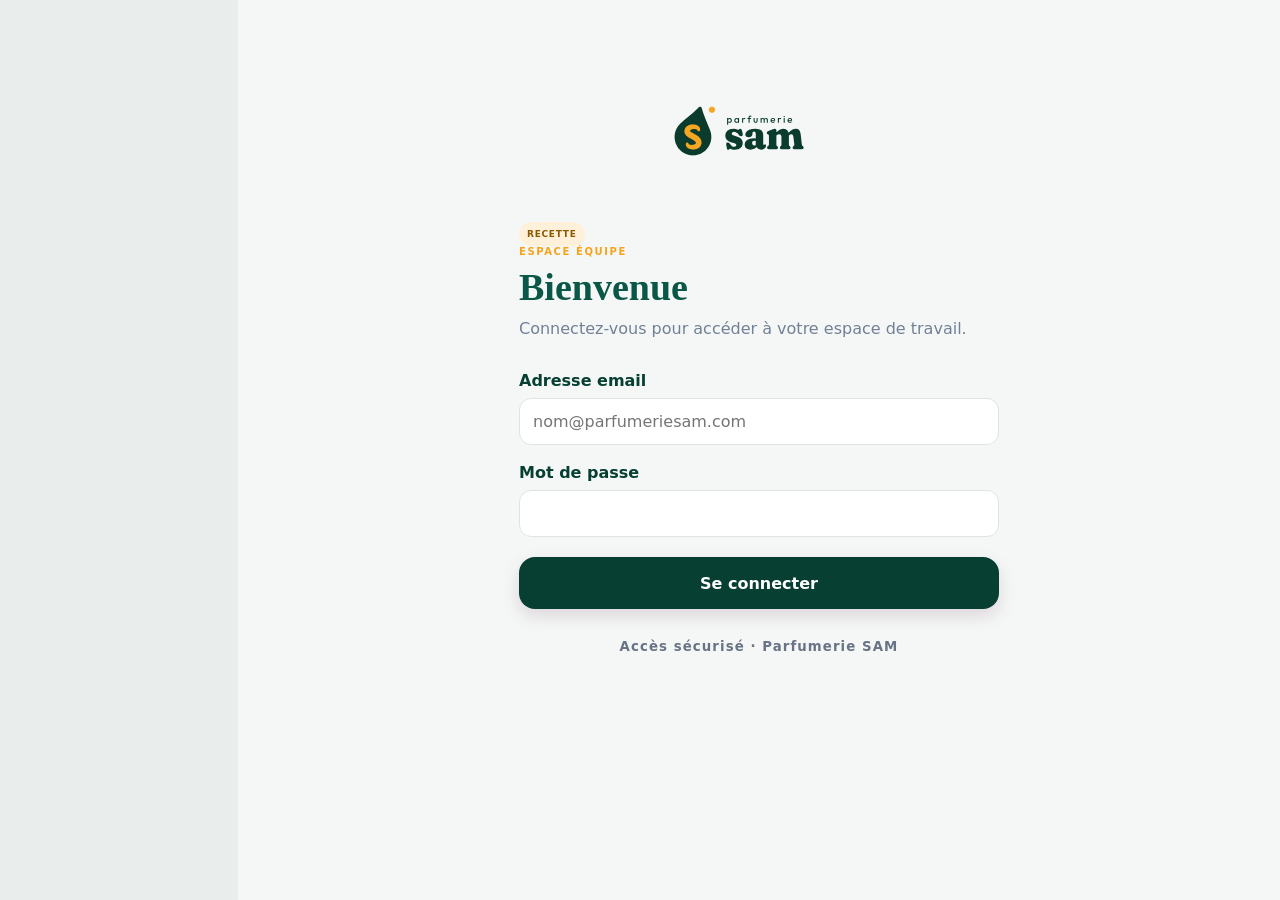
==== test.html @ c193a63c "Actualiser les écrans V1 et l’administration opérationnelle" ====
<!doctype html>
<html lang="fr">
<head>
  <meta charset="UTF-8">
  <meta name="viewport" content="width=device-width,initial-scale=1,viewport-fit=cover">
  <meta name="theme-color" content="#073f32">
  <title>Parfumerie SAM · Recette</title>
  <script>
    (()=>{try{const saved=localStorage.getItem('bm_theme'),theme=saved||((matchMedia&&matchMedia('(prefers-color-scheme: dark)').matches)?'dark':'light');document.documentElement.dataset.theme=theme}catch{document.documentElement.dataset.theme='light'}})();
  </script>
  <link rel="stylesheet" href="styles.css?v=7">
  <link rel="stylesheet" href="sam-theme.css?v=16">
  <link rel="stylesheet" href="crm-theme.css?v=14">
  <link rel="stylesheet" href="mockup-parity.css?v=4">
  <link rel="stylesheet" href="patron-dashboard.css?v=1">
  <link rel="stylesheet" href="manager-dashboard.css?v=2">
  <link rel="manifest" href="manifest-test.webmanifest?v=1">
  <meta name="mobile-web-app-capable" content="yes">
  <meta name="apple-mobile-web-app-capable" content="yes">
  <meta name="apple-mobile-web-app-status-bar-style" content="default">
  <meta name="apple-mobile-web-app-title" content="SAM Recette">
  <link rel="apple-touch-icon" href="assets/brand/icone-app.svg">
</head>
<body>
  <main class="app" id="app">
    <div class="boot-screen">
      <img src="assets/brand/logo.svg" alt="Parfumerie SAM">
      <p>Ouverture de l’environnement de recette…</p>
    </div>
  </main>
  <script src="config-test.js?v=1"></script>
  <script src="app.js?v=17"></script>
  <script src="ui-templates.js?v=1"></script>
  <script src="patron-anomalies.js?v=6"></script>
  <script src="admin-routes.js?v=10"></script>
  <script src="ux-shell.js?v=35"></script>
  <script src="catalog-ux.js?v=6"></script>
  <script src="request-packaging-ux.js?v=6"></script>
  <script src="route-aware-requests.js?v=2"></script>
  <script src="stock-flow-ux.js?v=6"></script>
  <script src="stock-network-ux.js?v=2"></script>
  <script src="supplier-arrivals-ux.js?v=3"></script>
  <script src="flow-inboxes.js?v=7"></script>
  <script src="inventory-ux.js?v=3"></script>
  <script src="patron-oversight.js?v=4"></script>
  <script src="catalog-admin.js?v=6"></script>
  <script src="admin-console.js?v=12"></script>
  <script src="admin-extras.js?v=13"></script>
  <script src="money-ux.js?v=10"></script>
  <script src="transaction-history.js?v=1"></script>
  <script src="pwa.js?v=1"></script>
  <script>boot()</script>
</body>
</html>
---- styles.css ----
*{box-sizing:border-box}body{margin:0;background:#f5f6f8;font-family:Inter,system-ui,sans-serif;color:#18212f}.app{max-width:480px;margin:auto;min-height:100vh;background:#fff;padding:22px 18px 90px}button,input,select{font:inherit}button{cursor:pointer}button:disabled{opacity:.55;cursor:not-allowed}header{display:flex;justify-content:space-between;align-items:start;min-height:50px;gap:12px}header small,.title small,.login>small{font-weight:800;letter-spacing:.08em;color:#687386}h1{font-size:24px;margin:8px 0 8px}p{margin:0;color:#718096}.avatar,.back{border:0;border-radius:50%;width:42px;height:42px;font-weight:800;flex:0 0 auto}.back{font-size:22px}.header-context{flex:1}.context-pill,.context-select{display:inline-flex;align-items:center;gap:6px;margin-top:4px;padding:8px 11px;background:#f3f5f7;border-radius:12px;color:#4b5563;font-size:13px;font-weight:700}.context-select select{border:0;padding:0;background:transparent;font-weight:800;color:#18212f;max-width:260px}.home-summary{margin:24px 0;padding:20px;border-radius:20px;background:#172033;color:#fff;display:flex;flex-direction:column;gap:5px}.home-summary span,.home-summary small{opacity:.72}.home-summary strong{font-size:22px}.hero{margin:24px 0;padding:20px;border-radius:20px;background:#172033;color:white;display:flex;flex-direction:column;gap:8px}.hero span{opacity:.75}.hero strong{font-size:20px}.hero button{align-self:start;margin-top:8px;border:0;border-radius:10px;padding:10px 13px;font-weight:700}h2{font-size:17px;margin:24px 0 12px}.section-muted{color:#687386;margin-top:30px}.grid{display:grid;grid-template-columns:1fr 1fr;gap:12px}.card{text-align:left;border:1px solid #e8ebef;background:#fff;border-radius:18px;padding:16px;min-height:132px}.card.wide{grid-column:1/-1;min-height:108px}.card b{font-size:25px;display:block;margin-bottom:15px}.card span,.product-row strong{display:block;font-weight:800;font-size:15px}.card small,.product-row small,.product-row span{display:block;color:#7a8492;margin-top:5px;line-height:1.35}.admin-grid .card{background:#f8f9fb}.product-row{display:flex;gap:13px;border:1px solid #e8ebef;padding:13px;border-radius:16px;align-items:center}.photo{width:54px;height:54px;border-radius:12px;background:#f2f3f5;display:grid;place-items:center;font-size:25px;flex:0 0 auto}nav{position:fixed;bottom:0;left:50%;transform:translateX(-50%);width:min(480px,100%);height:70px;background:white;border-top:1px solid #e8ebef;display:flex;justify-content:space-around;padding:8px;z-index:20}nav button{border:0;background:none;color:#8a929e;font-size:20px}nav span{display:block;font-size:11px;margin-top:3px}.active{color:#18212f;font-weight:800}.title{margin:12px 0 22px}.search{display:flex;gap:8px;background:#f4f5f7;padding:14px;border-radius:14px;position:sticky;top:6px;z-index:5}.search input{border:0;outline:0;background:transparent;width:100%;font-size:16px}.chips{display:flex;gap:8px;overflow:auto;padding:14px 0}.chips button{border:1px solid #e1e5ea;background:#fff;border-radius:20px;padding:8px 12px;white-space:nowrap}.chips .selected{background:#172033;color:white}.list{display:flex;flex-direction:column;gap:10px}.grow{flex:1}.product-row>button{border:0;background:#eef0f3;border-radius:50%;width:40px;height:40px;font-size:20px}.basket,.primary{width:100%;border:0;background:#172033;color:#fff;border-radius:14px;padding:15px;font-weight:800;margin-top:20px}.secondary{background:#eef0f3;color:#18212f}.basket span{background:#fff;color:#172033;border-radius:20px;padding:3px 8px;margin-left:6px}.big-photo{height:180px;border-radius:20px;background:#f4f5f7;display:grid;place-items:center;font-size:80px;margin:18px 0}.pack-card{border:1px solid #e8ebef;border-radius:16px;padding:15px}.pack-card>strong{display:block;line-height:1.35}.pack-card>small{display:block;color:#7a8492;margin:8px 0}.pack-options,.pack-buttons{display:flex;flex-wrap:wrap;gap:7px}.pack-options span,.pack-buttons button{background:#f1f3f5;border:1px solid transparent;border-radius:18px;padding:9px 11px;font-size:13px;font-weight:700}.pack-buttons button.selected{background:#172033;color:#fff}.pack-options em{color:#9a6700;background:#fff7d6;border-radius:12px;padding:7px 9px;font-size:12px}.unit-total{margin-top:14px;padding:16px;border-radius:16px;background:#f4f7f5;text-align:center}.unit-total span,.unit-total small{display:block;color:#718096}.unit-total strong{display:block;font-size:24px;margin:4px}.human-qty{font-weight:800!important;color:#18212f!important}.request-total{text-align:right;margin-top:14px;font-weight:800;color:#4b5563}label{display:block;font-weight:800;margin:18px 0 8px}select,.login input{width:100%;padding:13px;border:1px solid #dfe3e8;border-radius:12px;background:#fff}.qty{display:flex;justify-content:center;align-items:center;gap:30px;border:1px solid #e2e5e9;border-radius:14px;padding:10px}.qty button{border:0;border-radius:50%;width:38px;height:38px;font-size:22px}.qty strong{font-size:22px}.empty{text-align:center;padding:60px 20px;color:#718096}.success{text-align:center;padding-top:100px}.success>div{margin:auto;width:70px;height:70px;border-radius:50%;background:#e9f7ef;display:grid;place-items:center;font-size:34px}.success p{line-height:1.5;margin:12px 0 25px}.login{padding-top:70px}.login h1{font-size:30px;margin-top:12px}.login>p{margin:8px 0 30px}.login form{margin-top:20px}.login-error{background:#fff1f1;color:#a12b2b;padding:12px;border-radius:12px;margin:18px 0}.poc-note{display:block;text-align:center;margin-top:28px;color:#8a929e;line-height:1.5}@media(min-width:700px){body{padding:24px}.app{border-radius:24px;box-shadow:0 12px 40px #00000012;min-height:calc(100vh - 48px)}}
---- sam-theme.css ----
:root {
  --sam-plum: #4b1736;
  --sam-plum-dark: #2e1024;
  --sam-gold: #c89b58;
  --sam-ivory: #fbf8f4;
  --sam-ink: #241b22;
  --sam-muted: #766c73;
  --sam-line: #eadfe5;
  --sam-success: #247553;
  --sam-alert: #9f5a20;
  --sam-shadow: 0 12px 34px rgba(64, 25, 49, .1);
}

body { background: linear-gradient(145deg, #f4edf1, #fbf8f4); color: var(--sam-ink); }
.app { background: var(--sam-ivory); padding: 20px 18px calc(96px + env(safe-area-inset-bottom)); overflow-x: hidden; }
.boot-screen { min-height: 70vh; display: grid; place-content: center; text-align: center; color: var(--sam-plum); }
.boot-screen strong { font-family: Georgia, serif; font-size: 42px; letter-spacing: .12em; }
.boot-screen span { font-size: 11px; letter-spacing: .3em; }
.boot-screen p { margin-top: 28px; }

.brand { display: flex; align-items: center; gap: 12px; color: var(--sam-plum); }
.brand svg { width: 54px; height: 54px; fill: var(--sam-plum); flex: 0 0 auto; }
.brand .brand-s { fill: none; stroke: var(--sam-ivory); stroke-width: 3; stroke-linecap: round; }
.brand span { display: flex; flex-direction: column; }
.brand b { font-family: Georgia, serif; font-size: 29px; line-height: 1; letter-spacing: .1em; }
.brand small { margin-top: 5px; font-size: 9px; font-weight: 800; letter-spacing: .24em; color: var(--sam-gold); }
.brand.compact { gap: 8px; }
.brand.compact svg { width: 37px; height: 37px; }
.brand.compact b { font-size: 21px; }

.app-header { align-items: center; min-height: 54px; padding-bottom: 12px; border-bottom: 1px solid rgba(75, 23, 54, .08); }
.app-header .header-context { display: flex; justify-content: center; min-width: 0; }
.context-pill, .context-select { margin: 0; background: #f2e9ee; color: var(--sam-plum); border-radius: 999px; max-width: 100%; }
.context-select select { color: var(--sam-plum); max-width: 175px; }
.avatar, .back { background: var(--sam-plum); color: #fff; box-shadow: 0 5px 14px rgba(75, 23, 54, .18); }

.welcome { margin: 20px 0 26px; padding: 24px; border-radius: 24px; background: linear-gradient(135deg, var(--sam-plum-dark), var(--sam-plum)); color: #fff; box-shadow: var(--sam-shadow); position: relative; overflow: hidden; }
.welcome::after { content: "S"; position: absolute; right: -6px; bottom: -34px; font: 120px Georgia, serif; color: rgba(255, 255, 255, .06); }
.welcome span { font-size: 14px; color: #eadce5; }
.welcome h1 { font-family: Georgia, serif; font-size: 30px; margin: 9px 0 6px; }
.welcome p { color: #d8c2d0; }
.section-heading small, .title small, .login-intro span { font-size: 10px; letter-spacing: .16em; color: var(--sam-gold); font-weight: 900; }
.section-heading h2 { font-size: 21px; margin: 5px 0 14px; }
.title h1 { font-family: Georgia, serif; font-size: 29px; color: var(--sam-plum-dark); }
.title p { line-height: 1.5; }

.grid { gap: 12px; }
.card { position: relative; border: 1px solid var(--sam-line); background: #fff; border-radius: 20px; padding: 17px; min-height: 140px; box-shadow: 0 6px 18px rgba(64, 25, 49, .045); transition: transform .15s ease, box-shadow .15s ease; }
.card:active { transform: scale(.985); }
.card.wide { min-height: 112px; }
.card b { width: 42px; height: 42px; margin: 0 0 16px; display: grid; place-items: center; border-radius: 14px; background: #f2e9ee; color: var(--sam-plum); font-size: 21px; }
.card span { font-size: 16px; color: var(--sam-ink); padding-right: 20px; }
.card small { color: var(--sam-muted); line-height: 1.45; }
.card i { position: absolute; right: 15px; bottom: 14px; color: var(--sam-gold); font-style: normal; font-weight: 900; }
.card.attention { border-color: #e8cdb5; background: #fffaf5; }
.card.attention b { background: #f8eadc; color: var(--sam-alert); }

.primary, .basket { background: var(--sam-plum); border-radius: 16px; min-height: 52px; box-shadow: 0 7px 18px rgba(75, 23, 54, .14); }
.secondary { background: #f1e8ed; color: var(--sam-plum); box-shadow: none; }
input, select, textarea { width: 100%; padding: 14px; border: 1px solid #ddcfd7; border-radius: 13px; background: #fff; color: var(--sam-ink); font: inherit; }
input:focus, select:focus, textarea:focus { outline: 3px solid rgba(200, 155, 88, .22); border-color: var(--sam-gold); }
button:focus-visible, a:focus-visible { outline: 3px solid rgba(200, 155, 88, .55); outline-offset: 3px; }
button { min-height: 44px; }
.field-help { margin-top: 8px; color: var(--sam-muted); font-size: 12px; line-height: 1.45; }
.product-row, .pack-card { border-color: var(--sam-line); background: #fff; box-shadow: 0 4px 14px rgba(64, 25, 49, .035); }
.photo { width: 72px; height: 72px; overflow: hidden; }
.photo img, .big-photo img, .reference-photo img { width: 100%; height: 100%; display: block; object-fit: contain; }
.big-photo { min-height: 240px; height: clamp(260px, 48vh, 460px); overflow: hidden; }
.product-hero-photo { margin: 18px 0 24px; padding: 22px; border: 1px solid var(--sam-line); background: #fff; }
.product-hero-photo img { max-width: 100%; max-height: 100%; margin: auto; object-fit: contain; object-position: center; }
.catalog-photo-fallback { width: 100%; height: 100%; display: grid; place-items: center; font-size: 34px; }
.network-summary { display: grid; grid-template-columns: auto 1fr auto 1fr; align-items: center; gap: 8px 10px; margin: 14px 0; padding: 14px 16px; border-radius: 16px; background: #f5eef2; color: var(--sam-muted); }
.network-summary strong { color: var(--sam-plum); font-size: 20px; }
.stock-quantity, .stock-variation { min-width: 58px; text-align: right; color: var(--sam-plum); font-size: 22px; }
.stock-variation.positive { color: #287a52; }
.stock-variation.negative { color: #9b3e3e; }
.reference-card { display: flex; align-items: center; gap: 14px; }
.reference-card > div { min-width: 0; flex: 1; }
.reference-photo { width: 82px; height: 82px; flex: 0 0 auto; overflow: hidden; border-radius: 14px; background: #f5eef2; }
.reference-photo-admin { display: flex; align-items: center; gap: 18px; margin-bottom: 22px; padding: 18px; border: 1px solid var(--sam-line); border-radius: 18px; background: #fff; }
.reference-photo-admin h2 { margin: 0 0 6px; font-size: 18px; color: var(--sam-plum-dark); }
.reference-photo-admin p { font-size: 12px; line-height: 1.45; }
.reference-photo-admin .admin-toolbar { margin-bottom: 0; }
.admin-photo-preview { width: 128px; height: 128px; flex: 0 0 auto; display: grid; place-content: center; gap: 6px; overflow: hidden; border-radius: 18px; background: #f5eef2; color: var(--sam-muted); text-align: center; }
.admin-photo-preview img { width: 100%; height: 100%; object-fit: cover; }
.admin-photo-preview span { font-size: 38px; }
.admin-photo-preview small { font-size: 11px; }
.visually-hidden { position: absolute !important; width: 1px !important; height: 1px !important; padding: 0 !important; margin: -1px !important; overflow: hidden !important; clip: rect(0, 0, 0, 0) !important; white-space: nowrap !important; border: 0 !important; }
.danger-action { color: #8a2d2d !important; border-color: #eccaca !important; background: #fff5f5 !important; }
.supplier-fieldset { margin: 18px 0; padding: 14px; border: 1px solid var(--sam-line); border-radius: 14px; background: #fff; }
.supplier-fieldset legend { padding: 0 6px; color: var(--sam-plum-dark); font-weight: 800; }
.supplier-fieldset label { display: flex; align-items: center; gap: 8px; margin: 8px 0; font-weight: 600; }
.supplier-fieldset input { width: auto; }
.product-manufacturer { margin-top: 8px; color: var(--sam-muted); font-size: 13px; }
.product-row > div:last-child button, .mini { min-height: 38px; margin: 3px; padding: 7px 10px; border: 1px solid var(--sam-line); border-radius: 10px; background: #f5eef2; color: var(--sam-plum); }
.product-row > .row-action { width: auto; min-width: 112px; height: auto; min-height: 44px; padding: 10px 14px; border: 1px solid #d9c3cf; border-radius: 12px; background: #f5eef2; color: var(--sam-plum); font-size: 13px; font-weight: 800; white-space: nowrap; }
.product-row > .row-action:hover { background: #eadde4; }
.status-badge { display: inline-flex !important; width: fit-content; margin-top: 9px !important; padding: 5px 9px; border-radius: 999px; font-size: 11px; font-weight: 800; }
.status-badge.enabled { background: #e8f5ee; color: var(--sam-success); }
.status-badge.disabled { background: #f1ecef; color: var(--sam-muted); }
.role-list { display: grid; gap: 7px; margin-top: 10px; }
.role-assignment { display: flex; align-items: center; justify-content: space-between; gap: 8px; padding: 7px 8px 7px 10px; border-radius: 10px; background: #faf6f8; }
.role-assignment span { margin: 0; color: var(--sam-ink); font-size: 12px; }
.muted-label { color: var(--sam-muted); font-size: 12px; }
.form-section { margin-top: 24px; padding: 18px; border: 1px solid var(--sam-line); border-radius: 18px; background: #fff; }
.form-section h2 { margin: 0 0 12px; color: var(--sam-plum-dark); }
.form-pair { display: grid; grid-template-columns: 2fr 1fr; gap: 12px; }
.form-pair label { margin-top: 10px; }
.auto-value { padding: 13px 14px; border-radius: 13px; background: #f5eef2; color: var(--sam-plum); }
.auto-value strong, .auto-value span { display: block; }
.auto-value span { margin-top: 4px; color: var(--sam-muted); font-size: 12px; line-height: 1.4; }
.admin-toolbar { display: flex; flex-wrap: wrap; gap: 8px; margin: 14px 0; }
.admin-toolbar button { min-height: 46px; padding: 10px 14px; border: 1px solid var(--sam-line); border-radius: 13px; background: #fff; color: var(--sam-plum); font-weight: 800; }
.admin-toolbar .primary { background: var(--sam-plum); color: #fff; }
.admin-filters { display: grid; gap: 10px; margin: 14px 0 20px; padding: 14px; border: 1px solid var(--sam-line); border-radius: 17px; background: #fff; }
.admin-filters label { margin: 0; }
[hidden] { display: none !important; }
.stock-quantity { min-width: 56px; padding: 10px; border-radius: 13px; background: #f3eaf0; color: var(--sam-plum); text-align: center; }
.stock-quantity strong { display: block; font-size: 22px; line-height: 1; }
.stock-quantity small { display: block; margin-top: 4px; color: var(--sam-muted); font-size: 9px; }
.empty-state { grid-column: 1 / -1; text-align: center; padding: 42px 20px; border: 1px dashed #d8c8d1; border-radius: 20px; background: #fff; }
.empty-state > b { display: grid; place-items: center; width: 58px; height: 58px; margin: auto; border-radius: 50%; background: #e7f4ed; color: var(--sam-success); font-size: 26px; }
.empty-state h2 { margin-bottom: 8px; }
.empty-state p { line-height: 1.5; }
.empty { padding: 28px 20px; border: 1px dashed #d8c8d1; border-radius: 18px; background: #fff; color: var(--sam-muted); line-height: 1.5; text-align: center; }

.dashboard { margin: 0 0 28px; padding: 18px; border: 1px solid var(--sam-line); border-radius: 22px; background: #fff; box-shadow: 0 6px 20px rgba(64, 25, 49, .05); }
.dashboard-title { display: flex; align-items: flex-start; justify-content: space-between; gap: 12px; }
.dashboard-title small { color: var(--sam-gold); font-size: 9px; font-weight: 900; letter-spacing: .15em; }
.dashboard-title h2 { margin: 4px 0 14px; font-size: 19px; }
.live-dot { padding: 5px 9px; border-radius: 999px; background: #e8f5ee; color: var(--sam-success); font-size: 10px; font-weight: 900; text-transform: uppercase; }
.metrics { display: grid; grid-template-columns: repeat(3, 1fr); gap: 8px; }
.metric { min-width: 0; padding: 13px 7px; border: 0; border-radius: 15px; background: #f8f3f6; color: var(--sam-plum); text-align: center; }
.metric strong { display: block; font-size: 24px; line-height: 1.1; }
.metric span { display: block; margin-top: 6px; color: var(--sam-muted); font-size: 10px; line-height: 1.25; }
.dashboard-note { margin-top: 11px; text-align: right; color: #95878f; font-size: 10px; }

nav { height: 78px; padding: 8px 10px calc(8px + env(safe-area-inset-bottom)); background: rgba(255, 255, 255, .96); border-color: var(--sam-line); backdrop-filter: blur(14px); }
nav button { min-width: 66px; color: #8b7f86; font-size: 16px; border-radius: 14px; padding: 5px 8px; }
nav button b { display: block; font-size: 20px; line-height: 1; }
nav button.active { color: var(--sam-plum); background: #f3eaf0; }
nav span { font-size: 11px; font-weight: 750; margin-top: 5px; }
.admin-nav button { min-width: 58px; padding-inline: 5px; }
.admin-nav span { font-size: 10px; }

.login { padding-top: 38px; }
.login > .brand { justify-content: center; margin-bottom: 50px; }
.login-intro span { display: block; }
.login-intro h1 { font-family: Georgia, serif; font-size: 38px; color: var(--sam-plum); margin: 8px 0; }
.login-intro p { line-height: 1.5; margin-bottom: 30px; }
.login label { color: var(--sam-plum-dark); }
.poc-note { color: var(--sam-muted); }

@media (max-width: 360px) {
  .grid { grid-template-columns: 1fr; }
  .card { min-height: 108px; }
  .metrics { gap: 5px; }
  .metric { padding-inline: 4px; }
}

@media (max-width: 520px) {
  .product-hero-photo { min-height: 0; height: min(56vh, 360px); margin-inline: -4px; padding: 12px; }
  .admin-row { align-items: stretch; flex-direction: column; }
  .product-row > .row-action { width: 100%; }
  .form-pair { grid-template-columns: 1fr; gap: 0; }
  .reference-photo-admin { align-items: stretch; flex-direction: column; }
  .admin-photo-preview { width: 100%; height: 210px; }
}

@media (prefers-reduced-motion: reduce) {
  *, *::before, *::after { scroll-behavior: auto !important; transition: none !important; }
}

@media (min-width: 700px) {
  body { padding: 24px; }
  .app { max-width: 900px; padding: 26px 28px 104px; border-radius: 28px; min-height: calc(100vh - 48px); box-shadow: 0 20px 60px rgba(64, 25, 49, .12); }
  .grid { grid-template-columns: repeat(3, minmax(0, 1fr)); }
  .card.wide { grid-column: span 2; }
  .welcome { padding: 30px; }
  .dashboard { padding: 24px; }
  .metric { padding: 17px 10px; }
  nav { width: min(900px, calc(100% - 48px)); }
  .login { width: min(100%, 480px); margin-inline: auto; }
  .admin-filters { grid-template-columns: repeat(3, minmax(0, 1fr)); }
}

@media (min-width: 1100px) {
  body { padding: 28px 32px 28px 276px; }
  .app { width: 100%; max-width: 1180px; margin: 0 auto; padding: 32px 38px 48px; min-height: calc(100vh - 56px); }
  .app-header { position: sticky; top: 0; z-index: 10; margin: -32px -38px 24px; padding: 18px 38px; background: rgba(251, 248, 244, .94); backdrop-filter: blur(14px); }
  .app-header .header-context { justify-content: flex-start; margin-left: 26px; }
  .context-select select { max-width: 280px; }
  .welcome { margin-top: 0; padding: 34px; }
  .welcome h1 { font-size: 36px; }
  .dashboard { display: grid; grid-template-columns: minmax(210px, .8fr) minmax(480px, 2fr); align-items: center; gap: 22px; }
  .dashboard-title h2 { margin-bottom: 0; }
  .dashboard-note { grid-column: 2; margin: -12px 0 0; }
  .grid { grid-template-columns: repeat(3, minmax(0, 1fr)); gap: 16px; }
  .card { min-height: 158px; padding: 20px; }
  .card.wide { grid-column: span 2; }
  .list { display: grid; grid-template-columns: repeat(2, minmax(0, 1fr)); gap: 12px; }
  .list > .empty, .list > .empty-state { grid-column: 1 / -1; }
  .product-row { min-width: 0; }
  nav { left: 28px; top: 28px; bottom: 28px; transform: none; width: 216px; height: auto; padding: 110px 14px 18px; border: 1px solid var(--sam-line); border-radius: 26px; flex-direction: column; justify-content: flex-start; gap: 8px; box-shadow: var(--sam-shadow); }
  nav::before { content: "SAM"; position: absolute; top: 32px; left: 26px; color: var(--sam-plum); font: 700 28px Georgia, serif; letter-spacing: .12em; }
  nav::after { content: "PARFUMERIE"; position: absolute; top: 67px; left: 27px; color: var(--sam-gold); font-size: 9px; font-weight: 900; letter-spacing: .24em; }
  nav button { width: 100%; min-height: 54px; display: grid; grid-template-columns: 32px 1fr; align-items: center; text-align: left; }
  nav button b { text-align: center; }
  nav span { margin: 0; font-size: 14px; }
  .admin-nav button { min-width: 0; padding-inline: 8px; }
  .admin-nav span { font-size: 14px; }
  .title { max-width: 780px; }
  .title h1 { font-size: 34px; }
  .login { padding-top: 70px; }
}

@media (min-width: 1500px) {
  body { padding-left: 300px; }
  nav { left: 40px; width: 228px; }
  .app { max-width: 1320px; }
}

.lana-import-thumbnail { width: 76px; height: 92px; object-fit: contain; flex: 0 0 76px; padding: 6px; border-radius: 14px; background: #fff; border: 1px solid var(--sam-line); }
.lana-import-preview { display: flex; align-items: center; gap: 18px; margin: 0 0 18px; padding: 16px; border: 1px solid var(--sam-line); border-radius: 18px; background: #fff; }
.lana-import-preview img { width: 120px; height: 140px; object-fit: contain; }
.lana-import-preview p { margin: 6px 0 0; color: var(--sam-muted); }
.form-card, .summary-card { margin: 18px 0; padding: 18px; border: 1px solid var(--sam-line); border-radius: 20px; background: #fff; box-shadow: 0 8px 24px rgba(64, 25, 49, .06); }
.form-card label { display: block; margin-bottom: 14px; color: var(--sam-plum-dark); font-size: 13px; font-weight: 750; }
.form-card label:last-child { margin-bottom: 0; }
.form-card input, .form-card select, .form-card textarea { margin-top: 7px; }
.summary-card dl { margin: 0; display: grid; gap: 10px; }
.summary-card dl div { display: flex; justify-content: space-between; gap: 18px; padding-bottom: 10px; border-bottom: 1px solid var(--sam-line); }
.summary-card dl div:last-child { padding-bottom: 0; border: 0; }
.summary-card dt { color: var(--sam-muted); }
.summary-card dd { margin: 0; text-align: right; font-weight: 800; color: var(--sam-plum-dark); }
.sticky-actions { position: sticky; bottom: 78px; z-index: 5; padding: 12px 0; background: linear-gradient(transparent, var(--sam-cream) 28%); }
.sticky-actions .primary { margin: 0; }
.form-help { color: var(--sam-muted); font-size: 13px; line-height: 1.5; text-align: center; }
.success-state { min-height: 62vh; display: grid; place-content: center; justify-items: center; text-align: center; gap: 10px; }
.success-state > b { display: grid; place-items: center; width: 72px; height: 72px; border-radius: 50%; background: #e8f5ed; color: #26754a; font-size: 34px; }
.success-state > strong { color: var(--sam-plum); font-size: 24px; letter-spacing: .04em; }
.danger-link { color: #9e2941 !important; }
@media (max-width: 540px) {
  .lana-import-preview { align-items: flex-start; }
  .lana-import-preview img { width: 92px; height: 110px; }
}
---- crm-theme.css ----
:root {
  --sam-plum: #0b5747;
  --sam-plum-dark: #073f32;
  --sam-gold: #f6a31c;
  --sam-ivory: #f5f7f6;
  --sam-ink: #17231f;
  --sam-muted: #66756f;
  --sam-line: #dce6e2;
  --sam-success: #13845f;
  --sam-alert: #a96008;
  --sam-shadow: 0 14px 38px rgba(7, 63, 50, .1);
}

body { background: #edf2f0; }
.app { background: #f8faf9; }
.boot-screen img { width: min(260px, 72vw); margin: 0 auto; }
.brand img { display: block; width: 178px; height: 58px; object-fit: contain; object-position: left center; }
.brand.compact img { width: 42px; height: 42px; }

.app-header { gap: 10px; background: rgba(255, 255, 255, .96); border-color: var(--sam-line); }
.global-search { display: flex; align-items: center; gap: 8px; min-width: 44px; height: 42px; margin: 0; padding: 0 12px; border: 1px solid var(--sam-line); border-radius: 10px; background: #f8faf9; color: var(--sam-muted); }
.global-search b { color: var(--sam-plum); font-size: 21px; }
.global-search input { display: none; height: 38px; margin: 0; padding: 0; border: 0; outline: 0; background: transparent; box-shadow: none; }
.header-context { flex: 1; }
.context-pill, .context-select { background: #e9f2ef; color: var(--sam-plum-dark); }
.context-select select { color: var(--sam-plum-dark); }
.site-switch { min-width: 205px; height: 44px; margin: 0; padding: 0 12px; display: grid; grid-template-columns: 26px 1fr 16px; align-items: center; gap: 7px; border: 1px solid var(--sam-line); border-radius: 10px; background: #fff; color: var(--sam-ink); text-align: left; }
.site-switch.single { grid-template-columns: 26px 1fr; }
.site-switch > span { color: var(--sam-plum); font-size: 17px; }
.site-switch > div { min-width: 0; display: flex; flex-direction: column; }
.site-switch small { color: var(--sam-muted); font-size: 9px; line-height: 1.2; }
.site-switch b { overflow: hidden; font-size: 12px; text-overflow: ellipsis; white-space: nowrap; }
.site-switch select { width: 100%; height: 20px; margin: 0; padding: 0 20px 0 0; border: 0; border-radius: 0; background: transparent; color: var(--sam-ink); font-size: 12px; font-weight: 800; }
.header-task { position: relative; display: grid; place-items: center; width: 40px; height: 40px; flex: 0 0 40px; padding: 0; border: 1px solid var(--sam-line); border-radius: 50%; background: #fff; color: var(--sam-plum); font-weight: 900; }
.header-task i { position: absolute; right: -5px; top: -6px; min-width: 20px; height: 20px; padding: 0 5px; display: grid; place-items: center; border: 2px solid #fff; border-radius: 12px; background: #e05252; color: #fff; font-size: 10px; font-style: normal; font-weight: 900; }
.header-task i[hidden], .nav-count[hidden] { display: none; }
.theme-toggle { display: grid; place-items: center; width: 40px; height: 40px; flex: 0 0 40px; padding: 0; border: 1px solid var(--sam-line); border-radius: 50%; background: #fff; color: var(--sam-plum-dark); font-size: 19px; }
.environment-badge { display: inline-flex; align-items: center; justify-content: center; min-height: 24px; padding: 3px 8px; border-radius: 999px; background: #e9f3ff; color: #245b95; font-size: 9px; font-weight: 900; letter-spacing: .08em; }
.environment-badge.env-recette { background: #fff1d9; color: #8a5700; }
.login > .environment-badge { width: max-content; margin: 12px auto 0; }
.profile-trigger { min-width: 148px; display: grid; grid-template-columns: 42px 1fr 14px; align-items: center; gap: 9px; min-height: 44px; padding: 0; background: transparent; color: var(--sam-ink); text-align: left; }
.profile-trigger .avatar { display: grid; place-items: center; width: 42px; height: 42px; flex: 0 0 42px; border-radius: 50%; background: var(--sam-plum-dark); color: #fff; box-shadow: none; }
.profile-copy { display: none; }
.profile-trigger em { display: none; color: var(--sam-muted); font-style: normal; }

.welcome.page-head { display: flex; align-items: flex-start; justify-content: space-between; gap: 24px; margin: 4px 0 26px; padding: 0; border-radius: 0; background: transparent; color: var(--sam-ink); box-shadow: none; overflow: visible; }
.welcome.page-head::after { display: none; }
.welcome.page-head .eyebrow { display: block; margin-bottom: 7px; color: var(--sam-plum); font-size: 10px; font-weight: 900; letter-spacing: .13em; }
.welcome.page-head h1 { margin: 0 0 7px; color: var(--sam-ink); font: 750 28px/1.2 Inter, ui-sans-serif, system-ui, sans-serif; letter-spacing: -.025em; }
.welcome.page-head p { margin: 0; color: var(--sam-muted); }
.welcome.page-head > button { min-height: 40px; margin: 0; padding: 0 15px; border-radius: 9px; white-space: nowrap; }
.dashboard, .card, .product-row, .pack-card, .form-card, .summary-card { border-color: var(--sam-line); box-shadow: 0 4px 15px rgba(7, 63, 50, .035); }
.dashboard { display: block; margin-bottom: 26px; padding: 0; border: 0; background: transparent; box-shadow: none; }
.dashboard-title { display: none; }
.dashboard .metrics { gap: 14px; }
.dashboard .metric { position: relative; min-height: 112px; padding: 18px; border: 1px solid var(--sam-line); border-radius: 14px; background: #fff; text-align: left; box-shadow: 0 4px 15px rgba(7, 63, 50, .025); }
.dashboard .metric::after { content: "↗"; position: absolute; right: 17px; top: 17px; display: grid; place-items: center; width: 34px; height: 34px; border-radius: 9px; background: #e7f4ee; color: #267258; font-weight: 900; }
.dashboard .metric strong { margin-top: 27px; color: var(--sam-ink); font-size: 27px; }
.dashboard .metric span { position: absolute; left: 18px; top: 16px; margin: 0; font-size: 12px; }
.dashboard-note { margin: 8px 2px 0; }
.section-heading { margin-top: 0; }
.section-heading small { color: var(--sam-plum); }
.section-heading h2 { font-size: 16px; }
.grid { gap: 14px; }
.card { min-height: 118px; padding: 16px; border-radius: 14px; }
.card.wide { min-height: 118px; }
.card b { width: 38px; height: 38px; margin-bottom: 12px; border-radius: 9px; background: #e9f3f0; }
.card span { font-size: 14px; }
.card small { font-size: 11px; }
.card i { color: var(--sam-gold); }
.card.attention { border-color: #f0d4a7; background: #fffaf1; }
.metric { background: #edf5f2; }
.metric:hover, .card:hover { border-color: #b9d4ca; }
.primary, .basket { background: var(--sam-plum-dark); }
.secondary { background: #e9f2ef; }
input:focus, select:focus, textarea:focus { outline-color: rgba(246, 163, 28, .25); }
button:focus-visible, a:focus-visible { outline-color: rgba(246, 163, 28, .65); }
nav button.active { color: var(--sam-plum-dark); background: #e8f2ee; }
nav button { position: relative; }
.nav-count { position: absolute; right: 11px; top: 50%; min-width: 22px; height: 22px; padding: 0 6px; display: grid; place-items: center; transform: translateY(-50%); border-radius: 12px; background: #e05252; color: #fff; font-size: 10px; font-style: normal; font-weight: 900; }

.role-dashboard { margin-bottom: 18px; }
.kpis { display: grid; grid-template-columns: repeat(4, minmax(0, 1fr)); gap: 14px; }
.kpi-card { position: relative; min-height: 126px; padding: 18px; border: 1px solid var(--sam-line); border-radius: 14px; background: #fff; color: var(--sam-ink); text-align: left; box-shadow: 0 4px 15px rgba(7, 63, 50, .025); }
.kpi-card .kpi-icon { position: absolute; right: 17px; top: 17px; width: 34px; height: 34px; display: grid; place-items: center; border-radius: 9px; background: #e7f4ee; color: #267258; font-weight: 900; }
.kpi-card .kpi-icon.warn { background: #fff0eb; color: #d75736; }
.kpi-card .kpi-icon.money { background: #fff5dc; color: #a86c05; }
.kpi-card .kpi-icon.flow { background: #eaf0ff; color: #3b61b2; }
.kpi-card small { display: block; padding-right: 42px; color: var(--sam-muted); }
.kpi-card strong { display: block; margin: 13px 0 7px; color: var(--sam-ink); font-size: 27px; }
.kpi-card em { color: var(--sam-plum); font-size: 11px; font-style: normal; font-weight: 800; }
.work-summary { display: grid; grid-template-columns: repeat(3, 1fr); gap: 14px; }
.summary-item { min-height: 92px; padding: 16px; display: grid; grid-template-columns: 42px 1fr 24px; align-items: center; gap: 12px; border: 1px solid var(--sam-line); border-radius: 14px; background: #fff; color: var(--sam-ink); text-align: left; }
.summary-item > span { width: 40px; height: 40px; display: grid; place-items: center; border-radius: 10px; background: #e7f4ee; color: #267258; font-size: 17px; font-weight: 900; }
.summary-item.urgent > span { background: #fff0eb; color: #d75736; }
.summary-item div { display: flex; flex-direction: column; }
.summary-item small { color: var(--sam-muted); }
.summary-item strong { margin-top: 3px; font-size: 17px; }
.summary-item strong b { font: inherit; }
.summary-item i { color: var(--sam-plum); font-style: normal; font-weight: 900; }
.role-dashboard .dashboard-note { margin-top: 8px; }
.title { margin: 4px 0 24px; }
.title small { display: block; margin-bottom: 7px; color: var(--sam-plum); font-size: 10px; font-weight: 900; letter-spacing: .13em; }
.title h1 { margin: 0 0 7px; color: var(--sam-ink); font: 750 28px/1.2 Inter, ui-sans-serif, system-ui, sans-serif; letter-spacing: -.025em; }
.title p { margin: 0; color: var(--sam-muted); }
.admin-toolbar { display: flex; flex-wrap: wrap; gap: 8px; margin: 0 0 14px; }
.admin-toolbar button, .title + button:not(.back), .form-section > button { width: auto; min-height: 40px; margin: 0; padding: 0 14px; border: 1px solid var(--sam-line); border-radius: 9px; background: #fff; color: var(--sam-plum); font-weight: 800; }
.admin-filters { gap: 10px; margin-bottom: 14px; }
.admin-filters label { color: var(--sam-muted); font-size: 11px; font-weight: 800; }
.admin-filters input, .admin-filters select { min-height: 42px; margin-top: 6px; border-radius: 9px; }
.list { gap: 10px; }
.product-row, .pack-card { min-height: 70px; padding: 12px 18px; border-radius: 14px; }
.product-row small, .product-row span, .pack-card small { color: var(--sam-muted); }
.product-row > div:last-child { display: flex; flex-wrap: wrap; justify-content: flex-end; gap: 6px; }
.product-row > div:last-child button, .mini, .product-row > .row-action { min-height: 36px; margin: 0; padding: 0 11px; border-radius: 8px; }
.form-section { padding: 18px; border: 1px solid var(--sam-line); border-radius: 14px; background: #fff; }
.form-section h2 { margin-top: 0; font-size: 16px; }
.empty, .empty-state { padding: 30px; border: 1px dashed #b9cac4; border-radius: 14px; background: #f7faf9; color: var(--sam-muted); text-align: center; }
.search { min-height: 44px; border-radius: 10px; background: #fff; border-color: var(--sam-line); }
.chips { gap: 7px; }
.chips button { min-height: 36px; border: 1px solid var(--sam-line); border-radius: 18px; background: #fff; color: var(--sam-muted); }
.chips button.selected { background: var(--sam-plum-dark); color: #fff; }
.admin-crm-screen { position: relative; min-height: calc(100vh - 140px); }
.admin-crm-screen.with-drawer { padding-right: 390px; }
.page-head { display: flex; align-items: flex-start; justify-content: space-between; gap: 24px; margin-bottom: 26px; }
.page-head .eyebrow, .detail-drawer .eyebrow { display: block; margin-bottom: 7px; color: var(--sam-plum); font-size: 10px; font-weight: 900; letter-spacing: .13em; }
.page-head h1 { margin: 0 0 7px; font-size: 28px; letter-spacing: -.025em; }
.page-head p { margin: 0; color: var(--sam-muted); }
.page-head > button { width: auto; min-height: 40px; margin: 0; padding: 0 14px; border-radius: 9px; white-space: nowrap; }
.ui-action-row.attention { border-left: 4px solid #c54d4d; }
.ui-action-row > .row-action { display: inline-flex; align-items: center; justify-content: center; gap: 12px; }
.ui-action-row > .row-action span { margin: 0; color: inherit; }
.ui-decision-page { max-width: 1180px; margin: 0 auto; }
.ui-decision-grid { display: grid; grid-template-columns: minmax(0, 1.1fr) minmax(340px, .9fr); gap: 18px; align-items: start; }
.ui-panel { margin-bottom: 18px; padding: 20px; border: 1px solid var(--sam-line); border-radius: 16px; background: #fff; box-shadow: 0 8px 24px rgba(20,51,43,.05); }
.ui-decision-panel { position: sticky; top: 92px; }
.ui-panel-head { display: flex; align-items: center; gap: 12px; margin-bottom: 18px; }
.ui-panel-head small { color: var(--sam-plum); font-size: 9px; font-weight: 900; letter-spacing: .11em; }
.ui-panel-head h2 { margin: 3px 0 0; font-size: 17px; }
.ui-panel-icon { width: 40px; height: 40px; display: grid; place-items: center; flex: 0 0 40px; border-radius: 11px; background: #e9f3ef; color: var(--sam-plum); font-weight: 900; }
.ui-panel-icon.alert { background: #fde8e8; color: #a33c3c; }
.ui-panel-icon.decision { background: #fff2ce; color: #79550f; }
.ui-stats { display: grid; grid-template-columns: repeat(4,minmax(0,1fr)); gap: 10px; }
.ui-stat { padding: 13px; border-radius: 11px; background: #f5f8f7; }
.ui-stat small, .ui-stat strong { display: block; }
.ui-stat small { color: var(--sam-muted); font-size: 10px; }
.ui-stat strong { margin-top: 5px; font-size: 22px; }
.ui-stat.alert { background: #fff1f1; color: #a33c3c; }
.ui-timeline { margin: 0; padding: 0; list-style: none; }
.ui-timeline li { position: relative; min-height: 60px; padding: 0 0 18px 34px; display: flex; flex-direction: column; }
.ui-timeline li::before { content: "✓"; position: absolute; left: 0; top: 0; width: 22px; height: 22px; display: grid; place-items: center; border-radius: 50%; background: #e1f1ea; color: #28734e; font-size: 11px; font-weight: 900; }
.ui-timeline li:not(:last-child)::after { content: ""; position: absolute; left: 10px; top: 25px; bottom: 2px; width: 2px; background: var(--sam-line); }
.ui-timeline li.alert::before { content: "!"; background: #fde8e8; color: #a33c3c; }
.ui-timeline span { margin-top: 4px; color: var(--sam-muted); font-size: 12px; }
.ui-decision-panel label { display: block; margin-top: 14px; color: var(--sam-ink); font-size: 12px; font-weight: 800; }
.ui-decision-panel select, .ui-decision-panel input, .ui-decision-panel textarea { width: 100%; margin-top: 7px; }
.ui-help { margin-top: 9px; padding: 11px; border-radius: 9px; background: #f3f7f5; color: var(--sam-muted); font-size: 12px; line-height: 1.45; }
.ui-submit { margin-top: 18px; }
.ui-immutable-note { display: block; margin-top: 10px; color: var(--sam-muted); line-height: 1.45; text-align: center; }
.transaction-timeline { margin: 0; padding: 0; list-style: none; }
.transaction-timeline li { position: relative; min-height: 92px; padding: 0 0 20px 42px; }
.transaction-timeline li:not(:last-child)::before { content: ""; position: absolute; left: 14px; top: 29px; bottom: 0; width: 2px; background: var(--sam-line); }
.transaction-dot { position: absolute; left: 5px; top: 3px; width: 20px; height: 20px; border: 5px solid #d9eee6; border-radius: 50%; background: var(--sam-plum); }
.transaction-timeline li > div { display: flex; flex-direction: column; }
.transaction-timeline small, .transaction-timeline span, .transaction-timeline p { color: var(--sam-muted); }
.transaction-timeline strong { margin: 4px 0; }
.transaction-timeline p { margin-top: 7px; padding: 9px 11px; border-radius: 9px; background: #f4f7f6; font-size: 12px; }
.guide-persona { display: grid; grid-template-columns: repeat(2,minmax(0,1fr)); gap: 14px; margin-bottom: 26px; }
.guide-persona > div { padding: 18px; border: 1px solid var(--sam-line); border-radius: 14px; background: #fff; }
.guide-persona span { color: var(--sam-plum); font-size: 9px; font-weight: 900; letter-spacing: .11em; }
.guide-persona h2 { margin: 7px 0 4px; }
.guide-persona p { font-size: 12px; }
.guide-rights { display: flex; flex-wrap: wrap; gap: 8px; margin-bottom: 26px; }
.guide-rights span { display: inline-flex; align-items: center; gap: 7px; padding: 9px 12px; border-radius: 999px; background: #edf6f2; color: var(--sam-ink); font-size: 12px; font-weight: 750; }
.guide-rights i { color: #28734e; font-style: normal; }
.guide-install { margin-top: 24px; padding: 18px; display: flex; align-items: center; justify-content: space-between; gap: 14px; border: 1px solid #bad1c8; border-radius: 14px; background: #f4faf7; }
.guide-install div { display: flex; flex-direction: column; }
.guide-install small { margin-top: 4px; color: var(--sam-muted); }
.guide-install button { min-width: 130px; }
.toolbar { display: flex; gap: 10px; margin-bottom: 14px; }
.toolbar label { min-width: 290px; height: 42px; display: flex; align-items: center; gap: 9px; padding: 0 13px; border: 1px solid var(--sam-line); border-radius: 9px; background: #fff; }
.toolbar input { height: 38px; margin: 0; padding: 0; border: 0; outline: 0; background: transparent; }
.toolbar select, .toolbar button { width: auto; min-height: 42px; margin: 0; padding: 0 13px; border: 1px solid var(--sam-line); border-radius: 9px; background: #fff; color: var(--sam-plum); font-weight: 750; }
.table-panel { overflow: hidden; border: 1px solid var(--sam-line); border-radius: 14px; background: #fff; }
.table-title { padding: 16px 18px; display: flex; align-items: center; justify-content: space-between; border-bottom: 1px solid var(--sam-line); }
.table-title > div { display: flex; flex-direction: column; }
.table-title span { margin-top: 3px; color: var(--sam-muted); font-size: 11px; }
.table-title button { border: 0; background: transparent; color: var(--sam-plum); font-weight: 800; }
.data-table .tr { min-height: 70px; display: grid; align-items: center; padding: 10px 18px; border-bottom: 1px solid var(--sam-line); }
.data-table .tr:last-child { border-bottom: 0; }
.supplier-table .tr { grid-template-columns: 1.5fr 1fr .8fr .55fr 50px; gap: 12px; }
.unavailable-value { color: var(--sam-muted); }
.data-table .th { min-height: 42px; background: #f8faf9; color: var(--sam-muted); font-size: 10px; font-weight: 850; letter-spacing: .05em; text-transform: uppercase; }
.data-table .tr.selected { background: #f3faf7; }
.entity { display: flex; align-items: center; gap: 10px; }
.entity > i { width: 36px; height: 36px; display: grid; place-items: center; flex: 0 0 36px; border-radius: 9px; background: #e8f3ef; color: var(--sam-plum); font-size: 11px; font-style: normal; font-weight: 900; }
.entity > span { display: flex; min-width: 0; flex-direction: column; }
.entity small { margin-top: 3px; color: var(--sam-muted); }
.status { display: inline-flex; width: fit-content; padding: 5px 8px; border-radius: 20px; font-size: 10px; font-style: normal; font-weight: 850; }
.status.active { background: #e6f5ee; color: #237451; }
.status.inactive { background: #f0f1f1; color: #7a827f; }
.detail-drawer { position: absolute; right: -34px; top: -32px; width: 372px; min-height: calc(100vh - 76px); padding: 26px; border-left: 1px solid var(--sam-line); background: #fff; box-shadow: -14px 0 30px rgba(7,63,50,.06); }
.drawer-close { position: absolute; right: 20px; top: 16px; border: 0; background: transparent; color: var(--sam-muted); font-size: 24px; }
.drawer-identity { display: flex; align-items: center; gap: 13px; margin: 17px 0 22px; }
.drawer-identity > i { width: 50px; height: 50px; display: grid; place-items: center; border-radius: 12px; background: var(--sam-plum-dark); color: #fff; font-style: normal; font-weight: 900; }
.drawer-identity h2 { margin: 0 0 5px; font-size: 18px; }
.drawer-tabs { display: flex; gap: 18px; overflow: hidden; border-bottom: 1px solid var(--sam-line); }
.drawer-tabs button { padding: 10px 0; border: 0; border-bottom: 2px solid transparent; background: transparent; color: var(--sam-muted); font-size: 11px; font-weight: 800; }
.drawer-tabs button.active { border-color: var(--sam-gold); color: var(--sam-plum); }
.drawer-tabs i { padding: 2px 5px; border-radius: 10px; background: #edf1ef; font-style: normal; }
.info-grid { display: grid; grid-template-columns: 1fr 1fr; gap: 9px; margin: 20px 0; }
.info-grid div { padding: 12px; display: flex; flex-direction: column; border-radius: 10px; background: #f5f8f7; }
.info-grid small { color: var(--sam-muted); }
.info-grid strong { margin-top: 4px; font-size: 18px; }
.drawer-section { padding-top: 18px; border-top: 1px solid var(--sam-line); }
.drawer-section > div { display: flex; align-items: center; justify-content: space-between; }
.drawer-section h3 { font-size: 14px; }
.drawer-section > div button { border: 0; background: transparent; color: var(--sam-plum); font-size: 11px; font-weight: 800; }
.drawer-section article { padding: 10px 0; display: grid; grid-template-columns: 38px 1fr 24px; align-items: center; gap: 10px; border-bottom: 1px solid var(--sam-line); }
.drawer-section article div { display: flex; flex-direction: column; }
.drawer-section article small { margin-top: 3px; color: var(--sam-muted); }
.drawer-section article button { border: 0; background: transparent; color: var(--sam-plum); }
.product-thumb { width: 36px; height: 36px; display: grid; place-items: center; border-radius: 8px; background: #f3f5f4; }
.full { width: 100%; min-height: 42px; margin-top: 20px; border-radius: 9px; }

/* File de travail de l'Administrateur : les sujets sont regroupés et leur
   niveau reste lisible même sans distinguer les couleurs. */
.admin-tasks { max-width: 1120px; margin: 0 auto; }
.admin-task-summary { display: grid; grid-template-columns: repeat(3, minmax(0, 1fr)); gap: 14px; margin: 0 0 28px; }
.admin-task-summary article { display: flex; min-height: 118px; padding: 18px; flex-direction: column; border: 1px solid var(--sam-line); border-radius: 14px; background: #fff; box-shadow: 0 8px 24px rgba(20, 51, 43, .05); }
.admin-task-summary small { color: var(--sam-muted); font-size: 10px; font-weight: 800; letter-spacing: .1em; }
.admin-task-summary strong { margin: 8px 0 2px; color: var(--sam-ink); font-size: 30px; line-height: 1; }
.admin-task-summary span { color: var(--sam-muted); font-size: 12px; }
.admin-task-summary article.urgent { border-color: #efb8b8; background: #fff8f8; }
.admin-task-summary article.urgent strong { color: #a33c3c; }
.admin-task-group { margin: 0 0 20px; overflow: hidden; border: 1px solid var(--sam-line); border-radius: 16px; background: #fff; box-shadow: 0 10px 28px rgba(20, 51, 43, .05); }
.admin-task-group-head { display: flex; min-height: 70px; padding: 14px 18px; align-items: center; gap: 12px; border-bottom: 1px solid var(--sam-line); background: #fafcfb; }
.admin-task-group-head > span { display: grid; width: 40px; height: 40px; place-items: center; border-radius: 11px; background: #e9f3ef; color: var(--sam-plum); font-size: 18px; }
.admin-task-group-head div { flex: 1; }
.admin-task-group-head small { color: var(--sam-muted); font-size: 9px; font-weight: 800; letter-spacing: .12em; }
.admin-task-group-head h2 { margin: 2px 0 0; font-size: 17px; }
.admin-task-group-head > strong { padding: 5px 9px; border-radius: 999px; background: #edf3f0; color: var(--sam-muted); font-size: 11px; }
.admin-task-row { position: relative; display: grid; grid-template-columns: 48px minmax(0, 1fr) auto; min-height: 104px; padding: 17px 18px 17px 22px; align-items: center; gap: 14px; border-bottom: 1px solid var(--sam-line); }
.admin-task-row:last-child { border-bottom: 0; }
.admin-task-row::before { content: ""; position: absolute; inset: 14px auto 14px 0; width: 4px; border-radius: 0 4px 4px 0; background: #d2a849; }
.admin-task-row.urgent::before { background: #c54d4d; }
.admin-task-row.review::before { background: #477fc1; }
.admin-task-row.notice::before { background: #b98924; }
.admin-task-count { display: grid; width: 46px; height: 46px; place-items: center; border-radius: 13px; background: #f4f6f5; color: var(--sam-ink); font-size: 18px; font-weight: 800; }
.admin-task-copy { min-width: 0; }
.admin-task-copy h3 { margin: 5px 0 3px; font-size: 15px; }
.admin-task-copy p { margin: 0; color: var(--sam-muted); font-size: 12px; line-height: 1.45; }
.task-label { display: inline-flex; padding: 4px 7px; border-radius: 999px; background: #fff2ce; color: #79550f; font-size: 9px; font-weight: 900; letter-spacing: .08em; }
.task-label.urgent { background: #fde2e2; color: #9e2f2f; }
.task-label.review { background: #e5effc; color: #2f65a5; }
.task-label.notice { background: #fff2ce; color: #79550f; }
.task-action { min-width: 190px; justify-content: space-between; background: #fff; color: var(--sam-plum); border-color: #bad1c8; font-weight: 800; }
.task-action:hover { background: #eff7f4; }
.admin-task-conform { margin-top: 22px; border: 1px solid #bcdacb; border-radius: 14px; background: #f4fbf7; }
.admin-task-conform summary { display: flex; min-height: 68px; padding: 13px 17px; align-items: center; gap: 12px; cursor: pointer; list-style: none; }
.admin-task-conform summary::-webkit-details-marker { display: none; }
.admin-task-conform summary > span { display: grid; width: 36px; height: 36px; place-items: center; border-radius: 50%; background: #d7efe1; color: #28734e; font-weight: 900; }
.admin-task-conform summary div { display: flex; flex: 1; flex-direction: column; }
.admin-task-conform summary small { margin-top: 2px; color: var(--sam-muted); }
.admin-task-conform summary > b { color: var(--sam-muted); }
.admin-task-conform[open] summary > b { transform: rotate(180deg); }
.admin-task-conform > div { display: grid; padding: 0 17px 17px 65px; grid-template-columns: repeat(2, minmax(0, 1fr)); gap: 8px; }
.admin-task-conform > div span { display: flex; align-items: center; gap: 7px; color: var(--sam-muted); font-size: 12px; }
.admin-task-conform > div i { color: #28734e; font-style: normal; font-weight: 900; }

/* Accueil CRM du Gérant : état de la boutique, travail prioritaire et activité
   récente précèdent les raccourcis opérationnels. */
.manager-crm { margin-top: 22px; }
.manager-kpis { display: grid; grid-template-columns: repeat(4, minmax(0, 1fr)); gap: 14px; }
.manager-crm-columns { display: grid; margin-top: 24px; grid-template-columns: minmax(0, 1.35fr) minmax(300px, .65fr); gap: 18px; align-items: start; }
.manager-priorities, .manager-activity { overflow: hidden; border: 1px solid var(--sam-line); border-radius: 16px; background: #fff; box-shadow: 0 10px 28px rgba(20, 51, 43, .05); }
.manager-priorities .section-heading, .manager-activity .section-heading { min-height: 72px; margin: 0; padding: 15px 18px; border-bottom: 1px solid var(--sam-line); background: #fafcfb; }
.manager-priorities .section-heading button { min-height: 36px; padding: 0 12px; border-color: #bad1c8; background: #fff; color: var(--sam-plum); font-weight: 800; }
.manager-task-row { position: relative; display: grid; min-height: 96px; padding: 16px 18px 16px 21px; grid-template-columns: 90px minmax(0, 1fr) auto; align-items: center; gap: 13px; border-bottom: 1px solid var(--sam-line); }
.manager-task-row:last-child { border-bottom: 0; }
.manager-task-row::before { content: ""; position: absolute; inset: 13px auto 13px 0; width: 4px; border-radius: 0 4px 4px 0; background: #d2a849; }
.manager-task-row.urgent::before { background: #c54d4d; }
.manager-task-row.review::before { background: #477fc1; }
.manager-task-row h3 { margin: 0 0 4px; font-size: 14px; }
.manager-task-row p { margin: 0; color: var(--sam-muted); font-size: 12px; line-height: 1.45; }
.manager-task-row > button { min-width: 105px; border-color: #bad1c8; background: #fff; color: var(--sam-plum); font-weight: 800; }
.manager-all-clear { display: flex; min-height: 112px; padding: 20px; align-items: center; justify-content: center; gap: 12px; }
.manager-all-clear > b { display: grid; width: 40px; height: 40px; place-items: center; border-radius: 50%; background: #d7efe1; color: #28734e; }
.manager-all-clear div { display: flex; flex-direction: column; }
.manager-all-clear span { margin-top: 3px; color: var(--sam-muted); font-size: 12px; }
.manager-activity-list { padding: 5px 18px; }
.manager-activity-list article { display: grid; padding: 13px 0; grid-template-columns: 38px 1fr; align-items: center; gap: 11px; border-bottom: 1px solid var(--sam-line); }
.manager-activity-list article:last-child { border-bottom: 0; }
.manager-activity-list article > span { display: grid; width: 36px; height: 36px; place-items: center; border-radius: 10px; background: #e9f3ef; color: var(--sam-plum); font-weight: 900; }
.manager-activity-list article div { display: flex; min-width: 0; flex-direction: column; }
.manager-activity-list article strong { font-size: 12px; }
.manager-activity-list article small { margin-top: 3px; overflow: hidden; color: var(--sam-muted); font-size: 11px; text-overflow: ellipsis; white-space: nowrap; }
.destocker-crm { max-width: 880px; margin: 22px auto 0; }
.destocker-kpis { display: grid; grid-template-columns: repeat(4, minmax(0, 1fr)); gap: 12px; }
.destocker-priorities, .destocker-activity { margin-top: 18px; overflow: hidden; border: 1px solid var(--sam-line); border-radius: 16px; background: #fff; box-shadow: 0 10px 28px rgba(20, 51, 43, .05); }
.destocker-priorities .section-heading, .destocker-activity .section-heading { min-height: 68px; margin: 0; padding: 14px 17px; border-bottom: 1px solid var(--sam-line); background: #fafcfb; }
.destocker-priorities .section-heading button { min-height: 36px; padding: 0 12px; border-color: #bad1c8; background: #fff; color: var(--sam-plum); font-weight: 800; }
.patron-crm { margin-top: 22px; }
.patron-kpis { display: grid; grid-template-columns: repeat(4, minmax(0, 1fr)); gap: 14px; }
.patron-crm-columns { display: grid; margin-top: 24px; grid-template-columns: minmax(0, 1.25fr) minmax(320px, .75fr); gap: 18px; align-items: start; }
.patron-decisions, .patron-activity { overflow: hidden; border: 1px solid var(--sam-line); border-radius: 16px; background: #fff; box-shadow: 0 10px 28px rgba(20, 51, 43, .05); }
.patron-decisions .section-heading, .patron-activity .section-heading { min-height: 72px; margin: 0; padding: 15px 18px; border-bottom: 1px solid var(--sam-line); background: #fafcfb; }
.patron-decisions .section-heading button { min-height: 36px; padding: 0 12px; border-color: #bad1c8; background: #fff; color: var(--sam-plum); font-weight: 800; }

/* Le thème sombre conserve le vert SAM et augmente les contrastes des écrans métier. */
html[data-theme="dark"] {
  color-scheme: dark;
  --sam-plum: #55c5a2;
  --sam-plum-dark: #82d8bb;
  --sam-ivory: #101714;
  --sam-ink: #edf5f2;
  --sam-muted: #a3b3ad;
  --sam-line: #30413b;
  --sam-success: #61d1a7;
  --sam-alert: #ffc45f;
  --sam-shadow: 0 14px 38px rgba(0, 0, 0, .3);
}
html[data-theme="dark"] body { background: #0b110f; }
html[data-theme="dark"] .app { background: #101714; }
html[data-theme="dark"] .app-header { background: rgba(16, 23, 20, .97); }
html[data-theme="dark"] .global-search,
html[data-theme="dark"] .header-task,
html[data-theme="dark"] .theme-toggle,
html[data-theme="dark"] .context-pill,
html[data-theme="dark"] .context-select,
html[data-theme="dark"] .site-switch,
html[data-theme="dark"] input,
html[data-theme="dark"] select,
html[data-theme="dark"] textarea { background: #18231f; color: var(--sam-ink); border-color: var(--sam-line); }
html[data-theme="dark"] .global-search input { background: transparent; }
html[data-theme="dark"] .dashboard .metric,
html[data-theme="dark"] .kpi-card,
html[data-theme="dark"] .summary-item,
html[data-theme="dark"] .card,
html[data-theme="dark"] .product-row,
html[data-theme="dark"] .pack-card,
html[data-theme="dark"] .form-card,
html[data-theme="dark"] .summary-card,
html[data-theme="dark"] .admin-card,
html[data-theme="dark"] .admin-row,
html[data-theme="dark"] .reference-photo-admin,
html[data-theme="dark"] .supplier-fieldset,
html[data-theme="dark"] .panel,
html[data-theme="dark"] .list > article { background: #17211e; border-color: var(--sam-line); color: var(--sam-ink); }
html[data-theme="dark"] .form-section,
html[data-theme="dark"] .table-panel,
html[data-theme="dark"] .detail-drawer,
html[data-theme="dark"] .ui-panel,
html[data-theme="dark"] .product-hero-photo,
html[data-theme="dark"] .toolbar label,
html[data-theme="dark"] .toolbar select,
html[data-theme="dark"] .toolbar button,
html[data-theme="dark"] .empty,
html[data-theme="dark"] .empty-state,
html[data-theme="dark"] .search,
html[data-theme="dark"] .chips button,
html[data-theme="dark"] .admin-toolbar button,
html[data-theme="dark"] .title + button:not(.back) { background: #17211e; border-color: var(--sam-line); color: var(--sam-ink); }
html[data-theme="dark"] .data-table .th,
html[data-theme="dark"] .data-table .tr.selected,
html[data-theme="dark"] .info-grid div,
html[data-theme="dark"] .product-thumb { background: #1c2924; }
html[data-theme="dark"] .dashboard .metric::after,
html[data-theme="dark"] .kpi-card .kpi-icon,
html[data-theme="dark"] .summary-item > span,
html[data-theme="dark"] .card b,
html[data-theme="dark"] .secondary,
html[data-theme="dark"] .mini,
html[data-theme="dark"] .product-row > .row-action { background: #20342d; color: #82d8bb; border-color: #385248; }
html[data-theme="dark"] .ui-stat, html[data-theme="dark"] .ui-help { background: #1a2a25; }
html[data-theme="dark"] .ui-stat.alert { background: #392625; color: #f0a9a3; }
html[data-theme="dark"] .card.attention { background: #2b2418; border-color: #6c5429; }
html[data-theme="dark"] .admin-task-summary article,
html[data-theme="dark"] .admin-task-group,
html[data-theme="dark"] .admin-task-row,
html[data-theme="dark"] .task-action { background: #17211e; border-color: var(--sam-line); }
html[data-theme="dark"] .admin-task-summary article.urgent { background: #2d1d1d; border-color: #704040; }
html[data-theme="dark"] .admin-task-group-head,
html[data-theme="dark"] .admin-task-count { background: #1c2924; }
html[data-theme="dark"] .task-action { color: #82d8bb; }
html[data-theme="dark"] .admin-task-conform { background: #15251e; border-color: #315a47; }
html[data-theme="dark"] .manager-priorities,
html[data-theme="dark"] .manager-activity,
html[data-theme="dark"] .manager-priorities .section-heading,
html[data-theme="dark"] .manager-activity .section-heading,
html[data-theme="dark"] .manager-task-row,
html[data-theme="dark"] .manager-task-row > button { background: #17211e; border-color: var(--sam-line); }
html[data-theme="dark"] .manager-task-row > button { color: #82d8bb; }
html[data-theme="dark"] .manager-activity-list article > span { background: #20342d; color: #82d8bb; }
html[data-theme="dark"] .destocker-priorities,
html[data-theme="dark"] .destocker-activity,
html[data-theme="dark"] .destocker-priorities .section-heading,
html[data-theme="dark"] .destocker-activity .section-heading { background: #17211e; border-color: var(--sam-line); }
html[data-theme="dark"] .patron-decisions,
html[data-theme="dark"] .patron-activity,
html[data-theme="dark"] .patron-decisions .section-heading,
html[data-theme="dark"] .patron-activity .section-heading { background: #17211e; border-color: var(--sam-line); }
html[data-theme="dark"] .role-assignment,
html[data-theme="dark"] .network-summary,
html[data-theme="dark"] .reference-photo,
html[data-theme="dark"] .admin-photo-preview { background: #1c2924; }
html[data-theme="dark"] .welcome.page-head h1,
html[data-theme="dark"] .title h1,
html[data-theme="dark"] .card span,
html[data-theme="dark"] .dashboard .metric strong,
html[data-theme="dark"] label,
html[data-theme="dark"] strong { color: var(--sam-ink); }

/*
 * Contraste transversal du thème sombre.
 *
 * Certains écrans métier affichent les valeurs numériques dans des balises
 * `b`, `dd` ou des cellules de tableau plutôt que dans `strong`. Elles
 * héritaient alors de couleurs prévues pour le thème clair et devenaient
 * presque invisibles sur les cartes sombres. Ces règles couvrent les valeurs
 * et les textes structurels sans écraser les couleurs porteuses de sens des
 * badges, alertes et statuts.
 */
html[data-theme="dark"] h1,
html[data-theme="dark"] h2,
html[data-theme="dark"] h3,
html[data-theme="dark"] h4,
html[data-theme="dark"] dt,
html[data-theme="dark"] dd,
html[data-theme="dark"] th,
html[data-theme="dark"] td,
html[data-theme="dark"] .data-table .tr:not(.th),
html[data-theme="dark"] .summary-card dd,
html[data-theme="dark"] .stock-quantity,
html[data-theme="dark"] .human-qty,
html[data-theme="dark"] .unit-total strong,
html[data-theme="dark"] .request-total,
html[data-theme="dark"] .patron-revenue-row > strong,
html[data-theme="dark"] .patron-compact-row > b,
html[data-theme="dark"] .patron-product-row > b,
html[data-theme="dark"] .manager-product-row > b,
html[data-theme="dark"] .manager-finance-grid strong { color: var(--sam-ink) !important; }

html[data-theme="dark"] p,
html[data-theme="dark"] .summary-card dt,
html[data-theme="dark"] .product-row small,
html[data-theme="dark"] .product-row span,
html[data-theme="dark"] .pack-card small,
html[data-theme="dark"] .table-title span { color: var(--sam-muted); }

html[data-theme="dark"] ::placeholder { color: #879991; opacity: 1; }
html[data-theme="dark"] .status-badge.disabled { background: #29332f; }
html[data-theme="dark"] .environment-badge { background: #20384e; color: #a9d4ff; }
html[data-theme="dark"] .environment-badge.env-recette { background: #44351c; color: #ffd48a; }
html[data-theme="dark"] .login > .brand img { filter: brightness(0) invert(1); }
html[data-theme="dark"] nav { background: linear-gradient(180deg, #073f32, #041f19); }

@media (min-width: 700px) {
  .global-search { flex: 1; max-width: 370px; justify-content: flex-start; }
  .global-search input { display: block; }
  .app-header .header-context { flex: 0 1 auto; }
  .profile-copy { display: flex; max-width: 120px; flex-direction: column; }
  .profile-copy strong, .profile-copy small { overflow: hidden; text-overflow: ellipsis; white-space: nowrap; }
  .profile-copy small { color: var(--sam-muted); font-size: 10px; }
  .profile-trigger em { display: block; }
}

@media (max-width: 900px) {
  .ui-decision-grid { grid-template-columns: 1fr; }
  .ui-decision-panel { position: static; }
  .kpis { grid-template-columns: repeat(2, minmax(0, 1fr)); }
  .admin-crm-screen.with-drawer { padding-right: 0; }
  .detail-drawer { display: none; }
  .admin-task-row { grid-template-columns: 44px minmax(0, 1fr); }
  .task-action { grid-column: 2; width: fit-content; min-width: 0; }
  .manager-kpis { grid-template-columns: repeat(2, minmax(0, 1fr)); }
  .manager-crm-columns { grid-template-columns: 1fr; }
  .destocker-kpis { grid-template-columns: repeat(2, minmax(0, 1fr)); }
  .patron-kpis { grid-template-columns: repeat(2, minmax(0, 1fr)); }
  .patron-crm-columns { grid-template-columns: 1fr; }
}

@media (min-width: 1100px) {
  body { padding: 0 0 0 238px; }
  .app { max-width: none; min-height: 100vh; margin: 0; padding: 32px 34px 48px; border-radius: 0; box-shadow: none; }
  .app-header { box-sizing: border-box; height: 76px; min-height: 76px; top: 0; margin: -32px -34px 32px; padding: 0 30px; box-shadow: 0 1px 0 var(--sam-line); }
  .app-header > .brand { display: none; }
  .global-search { order: 1; max-width: 420px; }
  .header-context { order: 2; margin-left: auto !important; }
  .header-task { order: 3; }
  .theme-toggle { order: 3; }
  .profile-trigger { order: 4; }
  .back { order: 0; }
  .crm-home { max-width: 1240px; margin: 0 auto; }
  .welcome.page-head h1 { font-size: 28px; }
  nav { left: 0; top: 0; bottom: 0; width: 238px; padding: 126px 16px 24px; border: 0; border-radius: 0; background: linear-gradient(180deg, #073f32, #052f26); box-shadow: 8px 0 28px rgba(4, 45, 35, .14); }
  nav::before { content: ""; top: 28px; left: 22px; width: 194px; height: 68px; background: url("assets/brand/logo-blanc.svg") left center / contain no-repeat; }
  nav::after { content: "ESPACE ÉQUIPE"; top: 98px; left: 31px; color: #98bcb0; font-size: 9px; letter-spacing: .18em; }
  nav button { color: #c7ddd6; border-radius: 12px; }
  nav button:hover { background: rgba(255, 255, 255, .08); color: #fff; }
  nav button.active { background: var(--sam-gold); color: #342304; }
  nav button.active b { color: inherit; }
  nav button.active .nav-count { background: #fff; color: #9b3636; }
  .grid { grid-template-columns: repeat(4, minmax(0, 1fr)); }
  .card.wide { grid-column: span 2; }
  .list { grid-template-columns: 1fr; }
}

@media (min-width: 1500px) {
  body { padding-left: 258px; }
  nav { left: 0; width: 258px; }
  .app { max-width: none; }
}

@media (max-width: 430px) {
  .guide-persona { grid-template-columns: 1fr; }
  .guide-install { align-items: stretch; flex-direction: column; }
  .guide-install button { width: 100%; }
  .ui-stats { grid-template-columns: repeat(2,minmax(0,1fr)); }
  .ui-panel { padding: 16px; }
  .ui-action-row { align-items: stretch; flex-direction: column; }
  .ui-action-row > .row-action { width: 100%; }
  .app-header { gap: 7px; }
  .brand.compact img { width: 38px; height: 38px; }
  .global-search, .header-task, .theme-toggle { width: 40px; height: 40px; min-width: 40px; flex-basis: 40px; padding: 0; justify-content: center; }
  .context-select select { max-width: 120px; }
  .site-switch { min-width: 0; width: 42px; grid-template-columns: 1fr; padding: 0; place-items: center; }
  .site-switch > div, .site-switch > span:last-child { display: none; }
  .profile-trigger .avatar { width: 40px; height: 40px; flex-basis: 40px; }
  .profile-trigger { min-width: 40px; display: block; }
  .welcome.page-head { flex-direction: column; }
  .welcome.page-head > button { width: 100%; }
  .welcome.page-head h1 { font-size: 23px; }
  .dashboard .metrics { grid-template-columns: 1fr; }
  .kpis, .work-summary { grid-template-columns: 1fr; }
  .page-head { flex-direction: column; }
  .page-head > button { width: 100%; }
  .toolbar { overflow-x: auto; }
  .toolbar label { min-width: 235px; }
  .supplier-table .tr { grid-template-columns: 1fr auto; }
  .supplier-table .tr > *:nth-child(2), .supplier-table .tr > *:nth-child(3) { display: none; }
  nav { justify-content: flex-start; overflow-x: auto; }
  nav button { flex: 0 0 70px; }
  .nav-count { right: 7px; top: 8px; transform: none; min-width: 18px; height: 18px; padding: 0 4px; }
  .admin-task-summary { grid-template-columns: 1fr; gap: 9px; }
  .admin-task-summary article { min-height: 86px; }
  .admin-task-row { padding: 15px 14px 15px 18px; grid-template-columns: 38px minmax(0, 1fr); gap: 10px; }
  .admin-task-count { width: 38px; height: 38px; border-radius: 10px; font-size: 15px; }
  .task-action { width: 100%; }
  .admin-task-conform > div { padding-left: 17px; grid-template-columns: 1fr; }
  .manager-kpis { grid-template-columns: 1fr; }
  .manager-task-row { padding: 15px 14px 15px 18px; grid-template-columns: 1fr; gap: 8px; }
  .manager-task-row > button { width: 100%; }
  .destocker-kpis { gap: 8px; }
  .destocker-kpis .kpi-card { min-height: 126px; }
  .patron-kpis { grid-template-columns: 1fr; gap: 8px; }
}
---- mockup-parity.css ----
/* Port ciblé de la maquette validée. Les sélecteurs restent limités à la
   coquille CRM afin de ne pas altérer les formulaires métier. */
.persistent-nav { display: contents; }
@media (min-width: 900px) {
  body { min-height: 100vh; padding: 0 0 0 238px; background: #e9eeec; }
  .app { width: 100%; max-width: none; min-height: 100vh; margin: 0; padding: 32px 34px 48px; border-radius: 0; background: var(--sam-ivory); box-shadow: none; overflow: visible; }
  .app-header { position: sticky; z-index: 40; top: 0; width: auto; height: 76px; min-height: 76px; margin: -32px -34px 32px; padding: 0 30px; display: flex; align-items: center; gap: 12px; border-bottom: 1px solid var(--sam-line); background: rgba(255,255,255,.98); box-shadow: none; backdrop-filter: blur(14px); }
  .app-header > .brand { display: none; }
  .global-search { order: 1; width: 380px; max-width: 380px; flex: 0 1 380px; }
  .header-context { order: 2; margin-left: auto; flex: 0 0 auto; }
  .theme-toggle { order: 3; }
  .header-task { order: 4; }
  .profile-trigger { order: 5; }
  .back { order: 0; }
  nav { position: fixed; z-index: 50; left: 0; top: 0; bottom: 0; width: 238px; height: 100vh; padding: 126px 16px 20px; display: flex; flex-direction: column; justify-content: flex-start; gap: 5px; transform: none; border: 0; border-radius: 0; background: #073f32; box-shadow: 8px 0 28px rgba(4,45,35,.14); }
  nav::before { content: ""; position: absolute; top: 27px; left: 22px; width: 194px; height: 68px; background: url("assets/brand/logo-blanc.svg") left center / contain no-repeat; }
  nav::after { content: "ESPACE ÉQUIPE"; position: absolute; top: 98px; left: 31px; color: #98bcb0; font-size: 9px; font-weight: 900; letter-spacing: .18em; }
  nav > button { width: 100%; min-height: 48px; padding: 0 12px; display: grid; grid-template-columns: 27px 1fr; align-items: center; border: 0; border-radius: 9px; background: transparent; color: #b9d0c8; text-align: left; }
  nav > button > b { display: block; color: #7fa99b; font-size: 18px; text-align: center; }
  nav > button > span { margin: 0; color: inherit; font-size: 13px; font-weight: 750; }
  nav > button:hover { background: rgba(255,255,255,.07); color: #fff; }
  nav > button.active { background: #f6a31c; color: #272315; }
  nav > button.active > b { color: inherit; }
  nav .sidebar-help { min-height: 62px; margin-top: auto; padding: 10px; grid-template-columns: 32px 1fr; border: 1px solid rgba(255,255,255,.13); background: rgba(255,255,255,.07); color: #fff; }
  nav .sidebar-help > b { width: 30px; height: 30px; display: grid; place-items: center; border-radius: 50%; background: #f6a31c; color: #2d2718; font-size: 14px; }
  nav .sidebar-help > span { display: flex; flex-direction: column; }
  nav .sidebar-help strong { color: #fff; font-size: 11px; }
  nav .sidebar-help small { margin-top: 2px; color: #9fbeb4; font-size: 9px; }
  .crm-home, .user-guide { max-width: 1240px; margin: 0 auto; }
}

html[data-theme="dark"] body { background: #0b110f; }
html[data-theme="dark"] .app-header { background: rgba(16,23,20,.98); }

/* Profil : reproduction du bloc blanc compact de la maquette. */
.profile-trigger {
  min-width: 0;
  height: 44px;
  min-height: 44px;
  padding: 0 12px;
  display: flex;
  align-items: center;
  gap: 9px;
  border: 1px solid var(--sam-line);
  border-radius: 10px;
  background: #fff;
  color: var(--sam-ink);
}
.profile-trigger .avatar {
  width: 30px;
  height: 30px;
  flex: 0 0 30px;
  border-radius: 8px;
  background: #073f32;
  color: #fff;
  font-size: 10px;
  font-weight: 900;
  box-shadow: none;
}
.profile-copy { min-width: 72px; max-width: 118px; display: flex; flex-direction: column; }
.profile-copy strong, .profile-copy small { overflow: hidden; text-overflow: ellipsis; white-space: nowrap; }
.profile-copy strong { font-size: 12px; line-height: 1.25; }
.profile-copy small { margin: 2px 0 0; color: var(--sam-muted); font-size: 10px; line-height: 1.2; }
.profile-trigger em { display: block; color: var(--sam-muted); }
html[data-theme="dark"] .profile-trigger { background: #17211e; }

.guide-basics { display: grid; grid-template-columns: repeat(4,minmax(0,1fr)); gap: 12px; margin-bottom: 28px; }
.guide-basics article { min-height: 106px; padding: 15px; display: grid; grid-template-columns: 38px 1fr; align-items: start; gap: 10px; border: 1px solid var(--sam-line); border-radius: 14px; background: #fff; }
.guide-basics article > span { width: 36px; height: 36px; display: grid; place-items: center; border-radius: 9px; background: #e7f4ee; color: var(--sam-plum); font-weight: 900; }
.guide-basics article div { display: flex; flex-direction: column; }
.guide-basics small { margin-top: 5px; color: var(--sam-muted); line-height: 1.4; }
.guide-steps { display: grid; gap: 10px; }
.guide-step { width: 100%; min-height: 76px; padding: 12px 16px; display: grid; grid-template-columns: 42px 1fr 24px; align-items: center; gap: 12px; border: 1px solid var(--sam-line); border-radius: 14px; background: #fff; color: var(--sam-ink); text-align: left; }
.guide-step > i { width: 38px; height: 38px; display: grid; place-items: center; border-radius: 50%; background: var(--sam-plum-dark); color: #fff; font-style: normal; font-weight: 900; }
.guide-step > span { display: flex; flex-direction: column; }
.guide-step small { margin-top: 4px; color: var(--sam-muted); }
.guide-step em { color: var(--sam-plum); font-style: normal; font-weight: 900; }
.guide-help { margin-top: 22px; padding: 18px; display: flex; align-items: center; justify-content: space-between; gap: 16px; border-radius: 14px; background: #073f32; color: #fff; }
.guide-help > div { display: flex; align-items: center; gap: 12px; }
.guide-help > div > span { width: 36px; height: 36px; display: grid; place-items: center; border-radius: 50%; background: #f6a31c; color: #2d2718; font-weight: 900; }
.guide-help > div > div { display: flex; flex-direction: column; }
.guide-help small { margin-top: 3px; color: #b7d3ca; }
.guide-help button { min-height: 40px; padding: 0 14px; border: 1px solid rgba(255,255,255,.22); border-radius: 9px; background: rgba(255,255,255,.1); color: #fff; }
html[data-theme="dark"] .guide-basics article, html[data-theme="dark"] .guide-step { background: #17211e; }

@media (max-width: 899px) {
  .sidebar-help { display: none; }
  .guide-basics { grid-template-columns: repeat(2,minmax(0,1fr)); }
  .profile-trigger { width: 40px; min-width: 40px; padding: 0; justify-content: center; border: 0; background: transparent; }
  .profile-trigger .avatar { width: 36px; height: 36px; flex-basis: 36px; }
  .profile-copy, .profile-trigger em { display: none; }
  html[data-theme="dark"] .profile-trigger { background: transparent; }
}
@media (max-width: 820px) {
  .site-switch { width: 42px; min-width: 42px; grid-template-columns: 1fr; padding: 0; place-items: center; }
  .site-switch > div, .site-switch > span:last-child { display: none; }
}
@media (max-width: 520px) {
  .app-header { gap: 7px; }
  .global-search { min-width: 40px; flex: 1 1 40px; }
  .header-task { display: none; }
  .guide-basics { grid-template-columns: 1fr; }
  .guide-help { align-items: stretch; flex-direction: column; }
}
---- patron-dashboard.css ----
.patron-command{margin-top:20px}.role-patron>.section-heading,.role-patron>.grid{display:none}.patron-dashboard-toolbar{display:flex;align-items:center;justify-content:space-between;gap:16px;margin-bottom:14px}.patron-dashboard-toolbar>div{display:grid;gap:3px}.patron-dashboard-toolbar small{color:var(--sam-muted);font-size:10px;letter-spacing:.12em}.patron-dashboard-toolbar strong{font-size:14px}.patron-periods{display:flex;gap:4px;padding:4px;border:1px solid var(--sam-line);border-radius:11px;background:#fff}.patron-periods button{min-height:34px;padding:0 12px;border:0;border-radius:8px;background:transparent;color:var(--sam-muted);font-weight:700}.patron-periods button.active{background:var(--sam-green);color:#fff}.patron-command-kpis{display:grid;grid-template-columns:repeat(4,minmax(0,1fr));gap:13px}.patron-command-kpi{position:relative;min-height:130px;padding:17px;border:1px solid var(--sam-line);border-radius:15px;background:#fff;color:var(--sam-ink);text-align:left;box-shadow:0 10px 28px rgba(20,51,43,.05)}.patron-command-kpi>span{display:block;color:var(--sam-muted);font-size:12px}.patron-command-kpi>i{position:absolute;right:15px;top:15px;display:grid;place-items:center;width:32px;height:32px;border-radius:9px;background:#e7f4ee;color:var(--sam-green);font-style:normal;font-weight:900}.patron-command-kpi.warning>i{background:#fff0dc;color:#9b5f13}.patron-command-kpi.danger>i{background:#fde9e9;color:#b43f4a}.patron-command-kpi.money>i{background:#f4eaf1;color:var(--sam-plum)}.patron-command-kpi strong{display:block;margin-top:23px;font-size:23px;line-height:1.1}.patron-command-kpi small{display:block;margin-top:8px;color:var(--sam-green);font-size:10px}.patron-command-primary{display:grid;grid-template-columns:minmax(0,1.5fr) minmax(290px,.85fr);gap:15px;margin-top:20px}.patron-command-secondary{display:grid;grid-template-columns:repeat(3,minmax(0,1fr));gap:15px;margin-top:15px}.patron-dashboard-panel{overflow:hidden;border:1px solid var(--sam-line);border-radius:15px;background:#fff;box-shadow:0 10px 28px rgba(20,51,43,.04)}.patron-panel-head{display:flex;align-items:center;justify-content:space-between;gap:12px;min-height:70px;padding:14px 16px;border-bottom:1px solid var(--sam-line);background:#fafcfb}.patron-panel-head small{display:block;color:var(--sam-green);font-size:9px;letter-spacing:.12em}.patron-panel-head h2{margin:4px 0 0;font-size:15px}.patron-panel-head button{min-height:34px;padding:0 10px;border:1px solid var(--sam-line);border-radius:9px;background:#fff;color:var(--sam-green);font-size:11px;font-weight:800}.patron-revenue-chart{display:grid;gap:10px;padding:16px}.patron-revenue-row{display:grid;grid-template-columns:minmax(90px,.8fr) minmax(100px,1.3fr) auto;gap:9px;align-items:center;padding:4px 0;border:0;background:transparent;color:var(--sam-ink);text-align:left}.patron-revenue-row>span{font-size:12px;font-weight:800;overflow:hidden;text-overflow:ellipsis;white-space:nowrap}.patron-revenue-row>i{height:8px;border-radius:99px;background:#edf3f0;overflow:hidden}.patron-revenue-row>i>b{display:block;height:100%;border-radius:99px;background:linear-gradient(90deg,var(--sam-green),#55a98e)}.patron-revenue-row>strong{font-size:11px;text-align:right}.patron-revenue-row>small{grid-column:2/-1;color:var(--sam-muted);font-size:9px}.patron-alert-list,.patron-compact-list{display:grid}.patron-alert-row{display:grid;grid-template-columns:auto 1fr auto;gap:10px;align-items:center;padding:13px 15px;border:0;border-bottom:1px solid var(--sam-line);background:#fff;color:var(--sam-ink);text-align:left}.patron-alert-row:last-child{border-bottom:0}.patron-alert-row>span{padding:4px 7px;border-radius:999px;background:#fde9e9;color:#b43f4a;font-size:8px;font-weight:900}.patron-alert-row.warning>span{background:#fff0dc;color:#9b5f13}.patron-alert-row.notice>span{background:#e8f0f7;color:#326a93}.patron-alert-row strong,.patron-compact-row strong,.patron-product-row strong{display:block;font-size:11px}.patron-alert-row small,.patron-compact-row small,.patron-product-row small{display:block;margin-top:3px;color:var(--sam-muted);font-size:9px}.patron-alert-row>i{font-style:normal;color:var(--sam-green)}.patron-compact-row,.patron-product-row{display:grid;grid-template-columns:35px minmax(0,1fr) auto;gap:10px;align-items:center;min-height:61px;padding:9px 13px;border:0;border-bottom:1px solid var(--sam-line);background:#fff;color:var(--sam-ink);text-align:left}.patron-compact-row:last-child,.patron-product-row:last-child{border-bottom:0}.patron-compact-row>b,.patron-product-row>b{font-size:10px;text-align:right}.patron-row-icon{display:grid;place-items:center;width:32px;height:32px;border-radius:9px;background:#e7f4ee;color:var(--sam-green);font-weight:900}.patron-row-icon.money{background:#f4eaf1;color:var(--sam-plum)}.patron-product-row{grid-template-columns:18px 36px minmax(0,1fr) auto}.patron-rank{color:var(--sam-green);font-size:11px;font-weight:900}.patron-product-photo{display:grid;place-items:center;width:34px;height:40px;overflow:hidden;border-radius:8px;background:#edf3f0}.patron-product-photo img{width:100%;height:100%;object-fit:contain}.patron-detail .page-head{align-items:flex-start}.patron-detail .patron-periods{margin-left:auto}.patron-method-note{display:flex;gap:12px;margin-bottom:15px;padding:13px 15px;border-radius:12px;background:#edf5f2;color:var(--sam-ink)}.patron-method-note strong{white-space:nowrap}.patron-method-note span{color:var(--sam-muted);font-size:12px}.patron-decline-panel{margin-top:16px}
html[data-theme="dark"] .patron-periods,html[data-theme="dark"] .patron-command-kpi,html[data-theme="dark"] .patron-dashboard-panel,html[data-theme="dark"] .patron-panel-head,html[data-theme="dark"] .patron-panel-head button,html[data-theme="dark"] .patron-alert-row,html[data-theme="dark"] .patron-compact-row,html[data-theme="dark"] .patron-product-row{background:#17211e;border-color:var(--sam-line);color:var(--sam-ink)}html[data-theme="dark"] .patron-revenue-row>i{background:#293832}html[data-theme="dark"] .patron-command-kpi>i,html[data-theme="dark"] .patron-row-icon{background:#1f392f}
@media(max-width:1050px){.patron-command-kpis{grid-template-columns:repeat(2,minmax(0,1fr))}.patron-command-secondary{grid-template-columns:1fr 1fr}.patron-command-secondary>.patron-dashboard-panel:last-child{grid-column:1/-1}}
@media(max-width:760px){.patron-dashboard-toolbar{align-items:flex-start;flex-direction:column}.patron-periods{width:100%}.patron-periods button{flex:1}.patron-command-kpis{gap:8px}.patron-command-kpi{min-height:112px;padding:13px}.patron-command-kpi strong{font-size:18px}.patron-command-primary,.patron-command-secondary{grid-template-columns:1fr}.patron-command-secondary>.patron-dashboard-panel:last-child{grid-column:auto}.patron-revenue-row{grid-template-columns:minmax(80px,.8fr) minmax(70px,1fr) auto}.patron-detail .page-head{display:block}.patron-detail .patron-periods{margin:14px 0 0}.patron-method-note{display:grid}.patron-alert-row{grid-template-columns:1fr auto}.patron-alert-row>span{width:max-content}.patron-alert-row>div{grid-column:1/2}.patron-alert-row>i{grid-column:2;grid-row:1/3}}
@media(max-width:430px){.patron-command-kpis{grid-template-columns:1fr}.patron-command-kpi{min-height:100px}.patron-revenue-row>small{grid-column:1/-1}.patron-revenue-row{grid-template-columns:minmax(80px,1fr) minmax(70px,1fr) auto}}
---- manager-dashboard.css ----
.manager-command{margin-top:20px}.role-gerant>.section-heading,.role-gerant>.grid{display:none}.manager-dashboard-toolbar{display:flex;align-items:center;justify-content:space-between;gap:16px;margin-bottom:14px}.manager-dashboard-toolbar>div{display:grid;gap:3px}.manager-dashboard-toolbar small{color:var(--sam-muted);font-size:10px;letter-spacing:.12em}.manager-dashboard-toolbar strong{font-size:14px}.manager-periods{display:flex;gap:4px;padding:4px;border:1px solid var(--sam-line);border-radius:11px;background:#fff}.manager-periods button{min-height:34px;padding:0 12px;border:0;border-radius:8px;background:transparent;color:var(--sam-muted);font-weight:700}.manager-periods button.active{background:var(--sam-green);color:#fff}.manager-command-kpis{display:grid;grid-template-columns:repeat(4,minmax(0,1fr));gap:13px}.manager-command-kpi{position:relative;min-height:126px;padding:17px;border:1px solid var(--sam-line);border-radius:15px;background:#fff;color:var(--sam-ink);text-align:left;box-shadow:0 10px 28px rgba(20,51,43,.05)}.manager-command-kpi>span{display:block;color:var(--sam-muted);font-size:12px}.manager-command-kpi>i{position:absolute;right:15px;top:15px;display:grid;place-items:center;width:32px;height:32px;border-radius:9px;background:#e7f4ee;color:var(--sam-green);font-style:normal;font-weight:900}.manager-command-kpi.warning>i{background:#fff0dc;color:#9b5f13}.manager-command-kpi.danger>i{background:#fde9e9;color:#b43f4a}.manager-command-kpi.flow>i{background:#e8f0f7;color:#326a93}.manager-command-kpi strong{display:block;margin-top:23px;font-size:23px}.manager-command-kpi small{display:block;margin-top:8px;color:var(--sam-green);font-size:10px}.manager-command-primary{display:grid;grid-template-columns:minmax(0,1.45fr) minmax(300px,.9fr);gap:15px;margin-top:20px}.manager-command-secondary{display:grid;grid-template-columns:1fr 1fr;gap:15px;margin-top:15px}.manager-dashboard-panel{overflow:hidden;border:1px solid var(--sam-line);border-radius:15px;background:#fff;box-shadow:0 10px 28px rgba(20,51,43,.04)}.manager-panel-head{display:flex;align-items:center;justify-content:space-between;gap:12px;min-height:70px;padding:14px 16px;border-bottom:1px solid var(--sam-line);background:#fafcfb}.manager-panel-head small{display:block;color:var(--sam-green);font-size:9px;letter-spacing:.12em}.manager-panel-head h2{margin:4px 0 0;font-size:15px}.manager-panel-head button{min-height:34px;padding:0 10px;border:1px solid var(--sam-line);border-radius:9px;background:#fff;color:var(--sam-green);font-size:11px;font-weight:800}.manager-dashboard-list{display:grid}.manager-product-row{display:grid;grid-template-columns:38px minmax(0,1fr) auto 16px;align-items:center;gap:10px;min-height:62px;padding:9px 13px;border:0;border-bottom:1px solid var(--sam-line);background:#fff;color:var(--sam-ink);text-align:left}.manager-product-row:last-child{border-bottom:0}.manager-product-photo{display:grid;place-items:center;width:36px;height:43px;overflow:hidden;border-radius:8px;background:#edf3f0}.manager-product-photo img{width:100%;height:100%;object-fit:contain}.manager-product-row strong,.manager-flow-row strong{display:block;font-size:11px}.manager-product-row small,.manager-flow-row small{display:block;margin-top:3px;color:var(--sam-muted);font-size:9px}.manager-product-row>b{font-size:10px;text-align:right}.manager-product-row>b.danger{color:#b43f4a}.manager-product-row>i{color:var(--sam-green);font-style:normal}.manager-flow-row{display:grid;grid-template-columns:34px minmax(0,1fr) auto;align-items:center;gap:10px;min-height:62px;padding:10px 13px;border:0;border-bottom:1px solid var(--sam-line);background:#fff;color:var(--sam-ink);text-align:left}.manager-flow-row:last-child{border-bottom:0}.manager-flow-row>span{display:grid;place-items:center;width:32px;height:32px;border-radius:9px;background:#e8f0f7;color:#326a93;font-weight:900}.manager-flow-row>b{font-size:8px;color:var(--sam-green)}.manager-finance{margin-top:15px}.manager-finance-note{margin:14px 16px 0;padding:11px 13px;border-radius:10px;background:#edf5f2;color:var(--sam-muted);font-size:11px}.manager-finance-grid{display:grid;grid-template-columns:repeat(3,minmax(0,1fr));gap:10px;padding:14px 16px 17px}.manager-finance-grid>button{min-height:112px;padding:14px;border:0;border-radius:12px;background:#f7faf8;color:var(--sam-ink);text-align:left}.manager-finance-grid span{display:block;color:var(--sam-muted);font-size:10px}.manager-finance-grid strong{display:block;margin:14px 0 6px;font-size:18px}.manager-finance-grid small{display:block;color:var(--sam-muted);font-size:9px}.manager-detail .page-head{align-items:flex-start}.manager-detail .manager-periods{margin-left:auto}.manager-finance-explain{display:grid;gap:7px;margin-bottom:16px;padding:15px;border-radius:12px;background:#edf5f2}.manager-finance-explain span{color:var(--sam-muted);font-size:12px}
.manager-activity-panel{margin-top:15px}.manager-activity-timeline{display:grid}.manager-activity-row{display:grid;grid-template-columns:34px minmax(0,1fr) auto 16px;align-items:center;gap:11px;min-height:66px;padding:10px 14px;border:0;border-bottom:1px solid var(--sam-line);background:#fff;color:var(--sam-ink);text-align:left}.manager-activity-row:last-child{border-bottom:0}.manager-activity-row>span{display:grid;place-items:center;width:32px;height:32px;border-radius:9px;background:#edf5f2;color:var(--sam-green);font-weight:900}.manager-activity-row strong{display:block;font-size:11px}.manager-activity-row small{display:block;margin-top:3px;color:var(--sam-muted);font-size:9px}.manager-activity-row time{color:var(--sam-muted);font-size:9px;white-space:nowrap}.manager-activity-row>i{color:var(--sam-green);font-style:normal}
.manager-stock-columns{display:grid;grid-template-columns:minmax(0,1fr) 74px 70px;gap:10px;padding:8px 30px 8px 61px;background:#f7faf8;color:var(--sam-muted);font-size:8px;font-weight:800;letter-spacing:.08em;text-transform:uppercase}.manager-stock-columns span:not(:first-child){text-align:right}.manager-stock-row{grid-template-columns:38px minmax(0,1fr) 74px 70px 16px}.manager-stock-row>em{color:#326a93;font-size:10px;font-style:normal;font-weight:800;text-align:right}
html[data-theme="dark"] .manager-periods,html[data-theme="dark"] .manager-command-kpi,html[data-theme="dark"] .manager-dashboard-panel,html[data-theme="dark"] .manager-panel-head,html[data-theme="dark"] .manager-panel-head button,html[data-theme="dark"] .manager-product-row,html[data-theme="dark"] .manager-flow-row,html[data-theme="dark"] .manager-activity-row{background:#17211e;border-color:var(--sam-line);color:var(--sam-ink)}html[data-theme="dark"] .manager-product-photo,html[data-theme="dark"] .manager-finance-note,html[data-theme="dark"] .manager-finance-explain,html[data-theme="dark"] .manager-activity-row>span{background:#1f302a}html[data-theme="dark"] .manager-finance-grid>button,html[data-theme="dark"] .manager-stock-columns{background:#1c2823;color:var(--sam-ink)}
@media(max-width:1050px){.manager-command-kpis{grid-template-columns:repeat(2,minmax(0,1fr))}.manager-command-primary{grid-template-columns:1fr}.manager-finance-grid{grid-template-columns:1fr}}
@media(max-width:760px){.manager-dashboard-toolbar{align-items:flex-start;flex-direction:column}.manager-periods{width:100%}.manager-periods button{flex:1}.manager-command-kpis{gap:8px}.manager-command-kpi{min-height:110px;padding:13px}.manager-command-kpi strong{font-size:18px}.manager-command-secondary{grid-template-columns:1fr}.manager-finance{order:5}.manager-detail .page-head{display:block}.manager-detail .manager-periods{margin:14px 0 0}}
@media(max-width:430px){.manager-command-kpis{grid-template-columns:repeat(2,minmax(0,1fr))}.manager-command-kpi{min-height:108px}.manager-command-kpi small{display:none}.manager-panel-head{align-items:flex-start}.manager-panel-head button{white-space:nowrap}.manager-product-row{grid-template-columns:36px minmax(0,1fr) auto}.manager-product-row>i{display:none}.manager-stock-columns{grid-template-columns:minmax(0,1fr) 60px 54px;padding-left:12px;padding-right:12px}.manager-stock-row{grid-template-columns:36px minmax(0,1fr) 60px 54px}.manager-stock-row>i{display:none}.manager-activity-row{grid-template-columns:34px minmax(0,1fr)}.manager-activity-row time,.manager-activity-row>i{display:none}.manager-finance-grid{padding:10px}.manager-finance-grid>button{min-height:96px}}
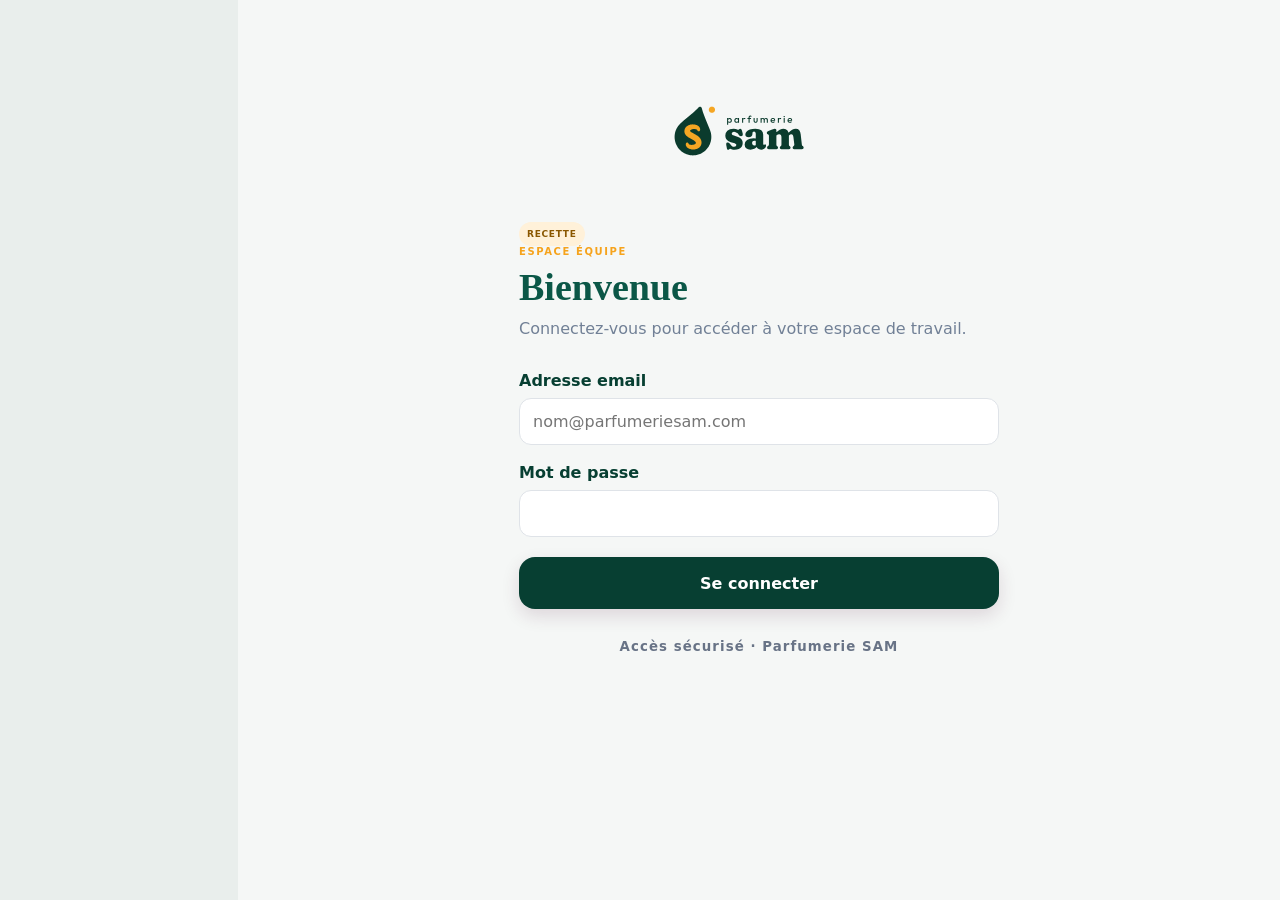
==== commit 059870f5: "Actualiser la navigation sans trésorerie V1" ====
--- a/test.html
+++ b/test.html
@@ -33,7 +33,7 @@
   <script src="ui-templates.js?v=1"></script>
   <script src="patron-anomalies.js?v=6"></script>
   <script src="admin-routes.js?v=10"></script>
-  <script src="ux-shell.js?v=35"></script>
+  <script src="ux-shell.js?v=36"></script>
   <script src="catalog-ux.js?v=6"></script>
   <script src="request-packaging-ux.js?v=6"></script>
   <script src="route-aware-requests.js?v=2"></script>
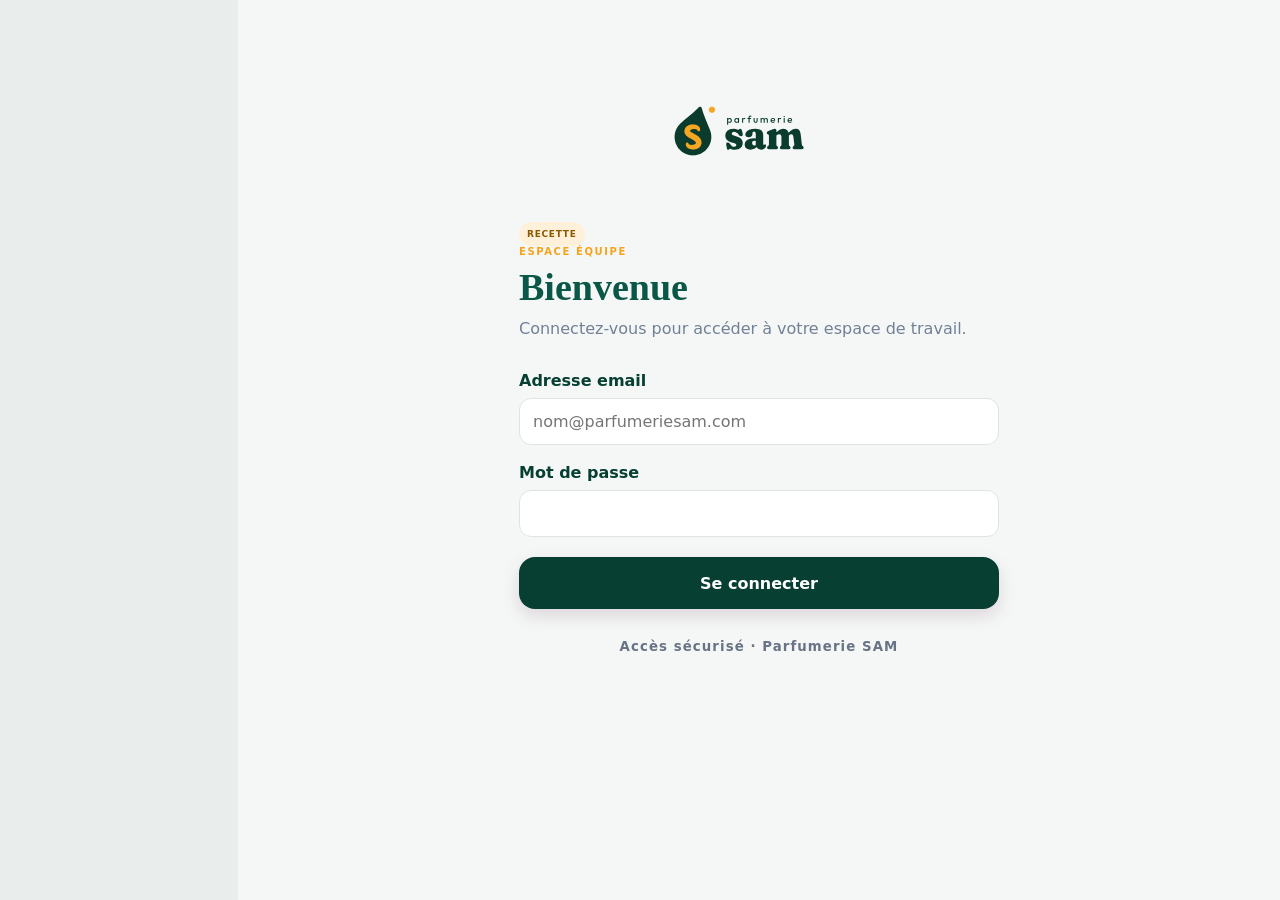
==== commit ec23f39e: "Actualiser les libellés du guide SAM Operations" ====
--- a/test.html
+++ b/test.html
@@ -33,7 +33,7 @@
   <script src="ui-templates.js?v=1"></script>
   <script src="patron-anomalies.js?v=6"></script>
   <script src="admin-routes.js?v=10"></script>
-  <script src="ux-shell.js?v=36"></script>
+  <script src="ux-shell.js?v=38"></script>
   <script src="catalog-ux.js?v=6"></script>
   <script src="request-packaging-ux.js?v=6"></script>
   <script src="route-aware-requests.js?v=2"></script>
@@ -45,7 +45,7 @@
   <script src="patron-oversight.js?v=4"></script>
   <script src="catalog-admin.js?v=6"></script>
   <script src="admin-console.js?v=12"></script>
-  <script src="admin-extras.js?v=13"></script>
+  <script src="admin-extras.js?v=14"></script>
   <script src="money-ux.js?v=10"></script>
   <script src="transaction-history.js?v=1"></script>
   <script src="pwa.js?v=1"></script>
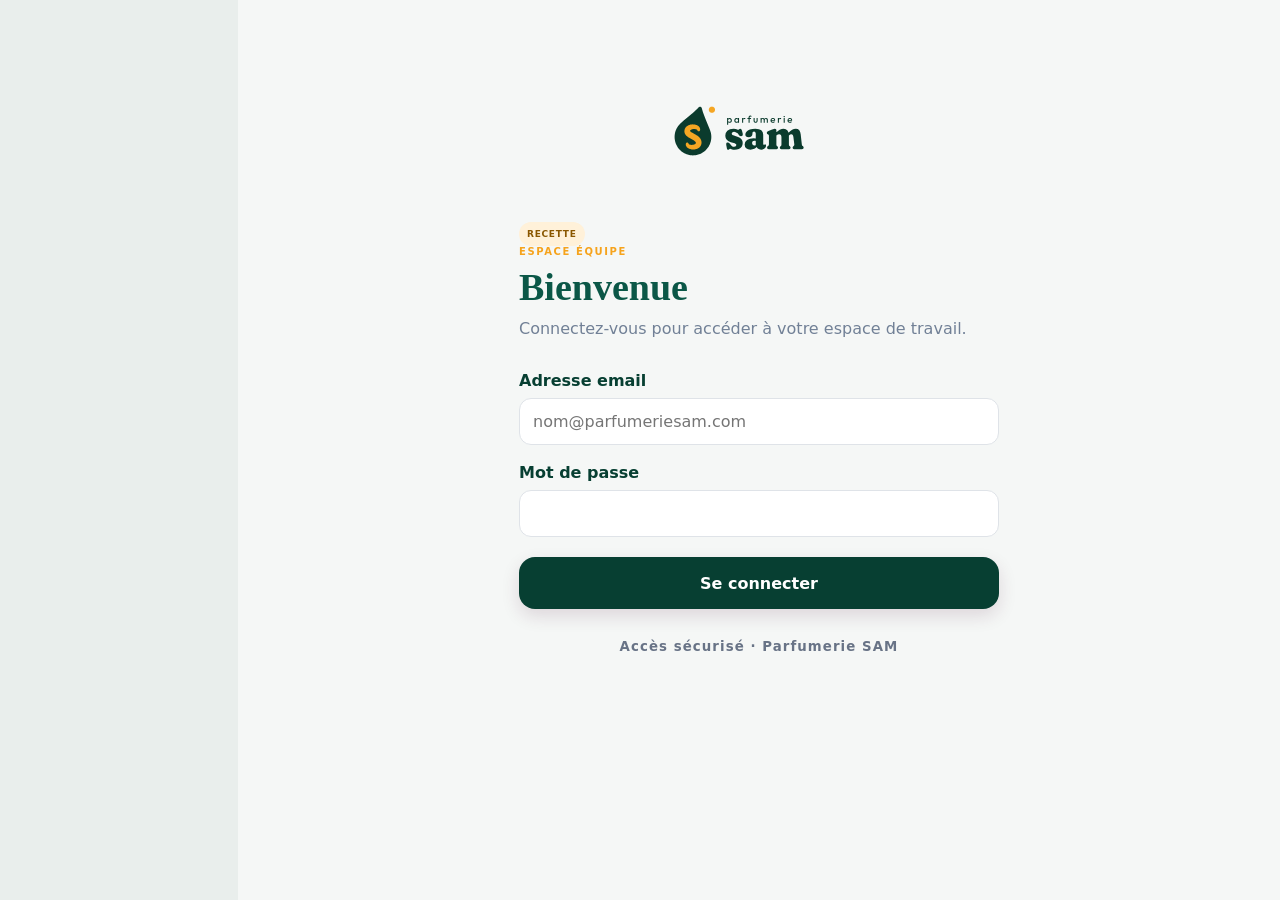
==== commit c48e4649: "Conserver les dashboards historiques dans le banc de test uniquement" ====
--- a/test.html
+++ b/test.html
@@ -34,6 +34,8 @@
   <script src="patron-anomalies.js?v=6"></script>
   <script src="admin-routes.js?v=10"></script>
   <script src="ux-shell.js?v=38"></script>
+  <script src="patron-dashboard.js?v=1"></script>
+  <script src="manager-dashboard.js?v=2"></script>
   <script src="catalog-ux.js?v=6"></script>
   <script src="request-packaging-ux.js?v=6"></script>
   <script src="route-aware-requests.js?v=2"></script>
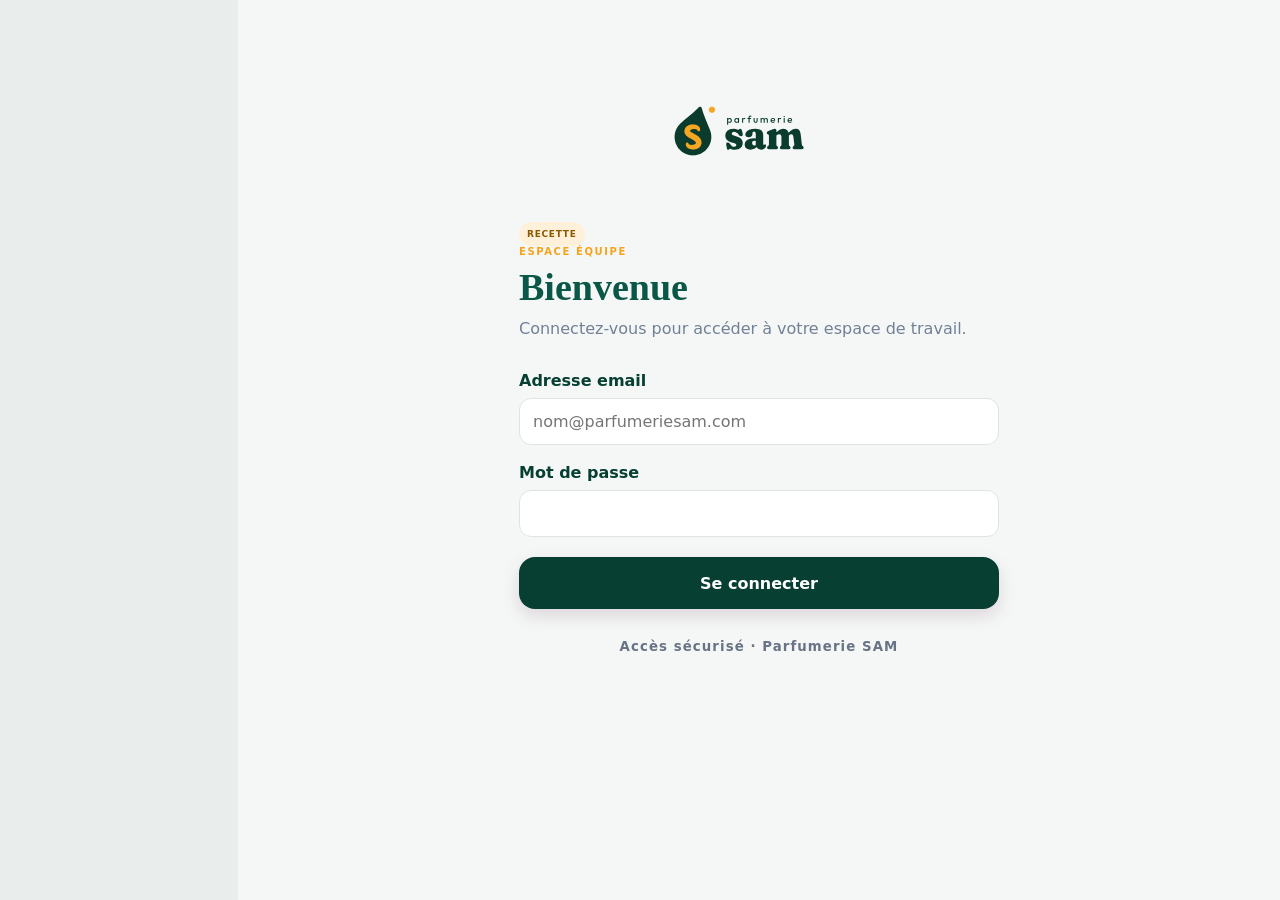
==== commit c47226f9: "Actualiser le module recettes V1" ====
--- a/test.html
+++ b/test.html
@@ -48,7 +48,7 @@
   <script src="catalog-admin.js?v=6"></script>
   <script src="admin-console.js?v=12"></script>
   <script src="admin-extras.js?v=14"></script>
-  <script src="money-ux.js?v=10"></script>
+  <script src="money-ux.js?v=11"></script>
   <script src="transaction-history.js?v=1"></script>
   <script src="pwa.js?v=1"></script>
   <script>boot()</script>
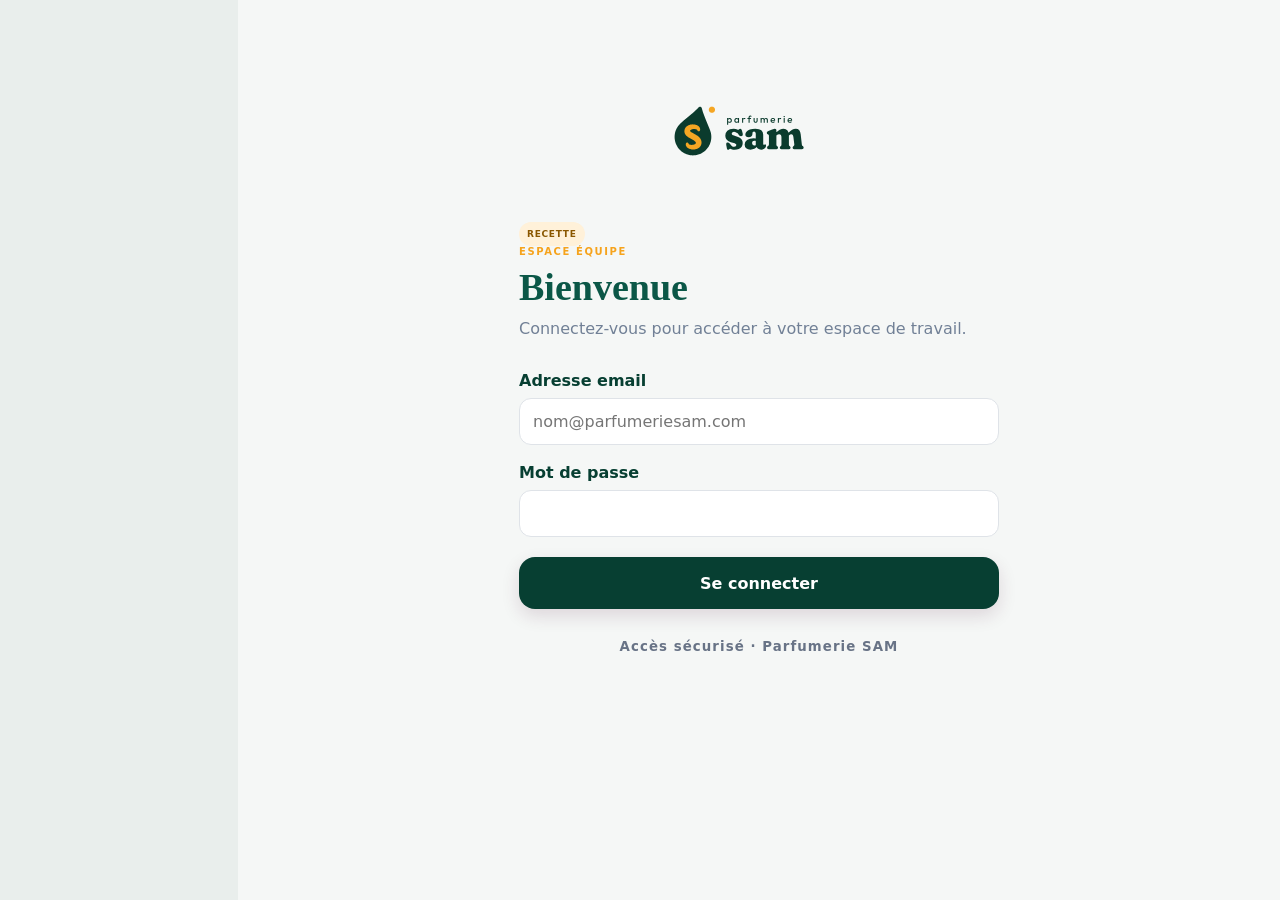
==== commit b6eb0ecb: "Actualiser les statuts des routes de stock" ====
--- a/test.html
+++ b/test.html
@@ -32,7 +32,7 @@
   <script src="app.js?v=17"></script>
   <script src="ui-templates.js?v=1"></script>
   <script src="patron-anomalies.js?v=6"></script>
-  <script src="admin-routes.js?v=10"></script>
+  <script src="admin-routes.js?v=11"></script>
   <script src="ux-shell.js?v=38"></script>
   <script src="patron-dashboard.js?v=1"></script>
   <script src="manager-dashboard.js?v=2"></script>
